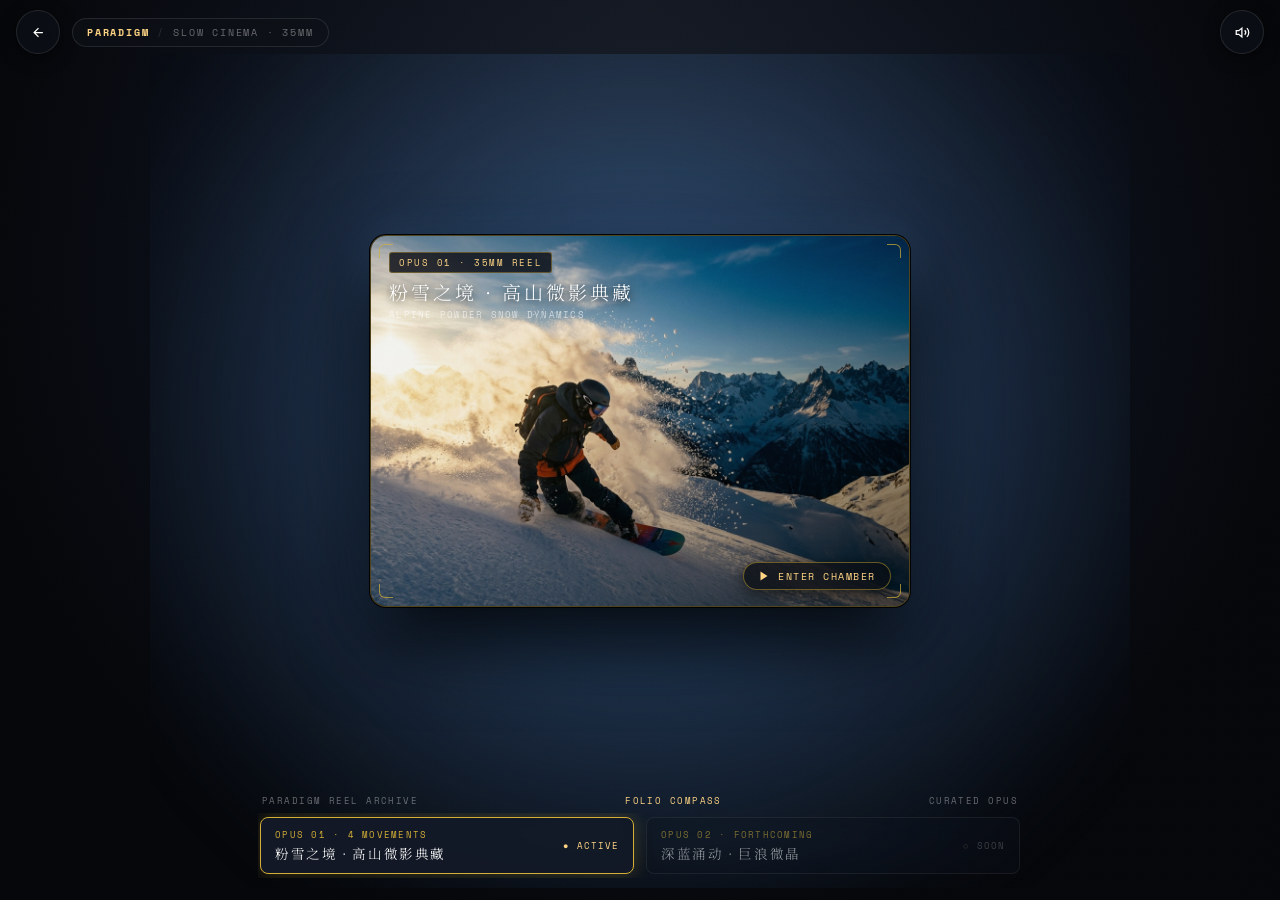
==== cinema.html @ a4ae47d3 "deploy: 交付制作完成的 Chrono-Lens 生产站点与艺术作品 (2026-10-23 21:18:00)" ====
<!DOCTYPE html>
<html lang="zh-CN">
<head>
  <meta charset="UTF-8" />
  <meta name="viewport" content="width=device-width, initial-scale=1.0, maximum-scale=1.0, user-scalable=no, viewport-fit=cover" />
  <title>MODULE 03 · 慢速微影 | 美学范式与 35mm 具象相册放映厅 - Chrono-Lens</title>
  <meta name="description" content="Chrono-Lens 慢速微影美学范式：以 35mm 摄影暗房光学剪辑台与透光看片箱为物理装置隐喻，呈现《极速粉雪》、《雪境高地》、《雪野临场》三大具象设计实体与真实母版动作动量。" />

  <!-- 移动端全屏与安全区适配 -->
  <meta name="apple-mobile-web-app-capable" content="yes" />
  <meta name="apple-mobile-web-app-status-bar-style" content="black-translucent" />
  <meta name="apple-mobile-web-app-title" content="慢速微影 范式" />
  <meta name="mobile-web-app-capable" content="yes" />
  <meta name="theme-color" content="#08090d" />

  <link rel="icon" type="image/svg+xml" href="./favicon.svg" />
  <link rel="apple-touch-icon" href="./favicon.svg" />
  <link rel="manifest" href="./manifest.json" />
  <script src="./assets/soundscape.js"></script>

  <!-- 艺术字体 -->
  <link rel="preconnect" href="https://fonts.googleapis.com" />
  <link rel="preconnect" href="https://fonts.gstatic.com" crossorigin />
  <link href="https://fonts.googleapis.com/css2?family=Cinzel:wght@400;500;600;700&family=Noto+Serif+SC:wght@200;300;400;500&family=Space+Mono:wght@400;700&display=swap" rel="stylesheet" />

  <style>
    /* ==========================================================================
       Optic-Resonance Design Tokens & Architecture
       【美学范式 vs 具象设计】架构体系：
       - 美学范式 (Aesthetic Paradigm)：慢速微影 (时间慢流、黑曜暗室、2.39:1 宽银幕、35mm 穿孔导轨)
       - 具象设计 (Concrete Bespoke Design)：极速粉雪、雪境高地、雪野临场三大独立装置相册
       - 物理装置隐喻：35mm 摄影暗房光学剪辑台与透光看片箱 (Film Flatbed Console & Lightbox)
       - 严格 100dvh 黄金视口，零纵向溢出，留白率 >= 50%，无字之境自解释
       ========================================================================== */
    :root {
      /* 1. 黑曜暗室基底 (Obsidian Void) */
      --optic-obsidian-bg: #08090d;
      --optic-obsidian-surface: rgba(14, 17, 24, 0.76);
      --optic-obsidian-border: rgba(255, 255, 255, 0.10);
      --optic-obsidian-border-gold: rgba(212, 175, 55, 0.38);
      --optic-obsidian-text: #ffffff;
      --optic-obsidian-text-sub: rgba(255, 255, 255, 0.70);
      --optic-obsidian-text-muted: rgba(255, 255, 255, 0.38);

      /* 2. 电影胶卷与环境溢光令牌 */
      --optic-cinema-gold: #d4af37;
      --optic-cinema-gold-bright: #ffd585;
      --optic-cinema-gold-glow: rgba(212, 175, 55, 0.28);
      --optic-halo-powder: rgba(90, 160, 235, 0.44);
      --optic-halo-summit: rgba(180, 195, 215, 0.42);
      --optic-halo-gear: rgba(195, 145, 80, 0.42);

      /* 3. 字体栈与物理缓动 */
      --font-serif: "Noto Serif SC", "Songti SC", "SimSun", serif;
      --font-en: "Cinzel", "Times New Roman", serif;
      --font-mono: "Space Mono", "Courier New", monospace;
      --optic-ease-cinematic: cubic-bezier(0.16, 1, 0.3, 1);

      /* 4. 空间与安全区 (动态 100dvh 与双核避让) */
      --optic-viewport-height: 100dvh;
      --safe-top: env(safe-area-inset-top, 0px);
      --safe-bottom: env(safe-area-inset-bottom, 0px);
      --safe-left: env(safe-area-inset-left, 0px);
      --safe-right: env(safe-area-inset-right, 0px);
    }

    * {
      box-sizing: border-box;
      margin: 0;
      padding: 0;
      -webkit-tap-highlight-color: transparent;
    }

    *:focus {
      outline: none;
    }

    *:focus-visible {
      outline: none;
      box-shadow: 0 0 0 2px var(--optic-cinema-gold), 0 0 18px var(--optic-cinema-gold-glow);
      border-radius: 4px;
    }

    /* 优雅微晶毛玻璃暗色滚动条 */
    ::-webkit-scrollbar {
      width: 4px;
      height: 4px;
    }
    ::-webkit-scrollbar-track {
      background: transparent;
    }
    ::-webkit-scrollbar-thumb {
      background: rgba(255, 255, 255, 0.16);
      border-radius: 9999px;
      backdrop-filter: blur(6px);
      -webkit-backdrop-filter: blur(6px);
    }
    ::-webkit-scrollbar-thumb:hover {
      background: rgba(212, 175, 55, 0.5);
    }

    html, body {
      width: 100%;
      height: 100%;
      min-height: 100vh;
      min-height: 100dvh;
      overflow: hidden !important; /* 严格单屏控制，100dvh 黄金视口，零纵向溢出 */
      overscroll-behavior-y: contain;
      background-color: #06070a;
      background-image: 
        radial-gradient(circle at 50% 30%, rgba(28, 44, 76, 0.58) 0%, rgba(6, 7, 10, 0.98) 75%),
        radial-gradient(ellipse at 50% 0%, rgba(212, 175, 55, 0.12) 0%, transparent 60%),
        radial-gradient(circle at 85% 85%, rgba(90, 160, 240, 0.08) 0%, transparent 60%);
      color: var(--optic-obsidian-text);
      font-family: var(--font-serif);
      -webkit-font-smoothing: antialiased;
      user-select: none;
      -webkit-user-select: none;
    }

    /* 35mm 运动银盐微晶质感层 (真材质微肌理) */
    .film-grain-surface {
      position: fixed;
      inset: 0;
      background-image: radial-gradient(circle at 50% 50%, rgba(255, 255, 255, 0.05) 1px, transparent 1px);
      background-size: 3px 3px;
      opacity: 0.35;
      mix-blend-mode: overlay;
      pointer-events: none;
      z-index: 1;
    }

    /* 页面入场时空绽放 */
    @keyframes spatial-unfold {
      0% {
        opacity: 0;
        transform: scale(1.02);
        filter: blur(8px);
      }
      100% {
        opacity: 1;
        transform: scale(1);
        filter: blur(0);
      }
    }

    /* 电影级微呼吸缓慢运镜 (Cinematic Micro Ken Burns Drift: 纯真实母版慢移，杜绝假动画) */
    @keyframes ken-burns-breathe {
      0%, 100% {
        transform: scale(1) translate3d(0, 0, 0);
      }
      50% {
        transform: scale(1.03) translate3d(-0.4%, -0.6%, 0);
      }
    }

    /* 呼吸脉冲微光 */
    @keyframes pulse-glow {
      0%, 100% { transform: scale(1); opacity: 0.75; }
      50% { transform: scale(1.35); opacity: 1; box-shadow: 0 0 10px var(--optic-cinema-gold-bright); }
    }

    /* 剪辑台主容器 (严格 100dvh，边缘避让 >= 16px) */
    .film-console-master {
      position: relative;
      width: 100%;
      height: 100%;
      height: 100dvh;
      display: flex;
      flex-direction: column;
      justify-content: space-between;
      align-items: center;
      padding: calc(var(--safe-top) + 10px) max(16px, var(--safe-right)) calc(var(--safe-bottom) + 12px) max(16px, var(--safe-left));
      animation: spatial-unfold 0.8s var(--optic-ease-cinematic) forwards;
      z-index: 2;
    }

    /* ==========================================================================
       顶部浮空幽灵微气泡 (Ghost Glyphs HUD: 纯图符去文字化，消灭生硬顶栏)
       ========================================================================== */
    .ghost-hud-bar {
      width: 100%;
      display: flex;
      align-items: center;
      justify-content: space-between;
      flex-shrink: 0;
      z-index: 50;
      pointer-events: auto;
    }

    .ghost-hud-left {
      display: flex;
      align-items: center;
      gap: 12px;
      min-width: 0;
    }

    .ghost-hud-right {
      display: flex;
      align-items: center;
      gap: 12px;
      flex-shrink: 0;
    }

    /* 黄金触控热区 >= 44x44px (纯矢量图符微气泡) */
    .ghost-glyph-btn {
      width: 44px;
      height: 44px;
      border-radius: 50%;
      background: var(--optic-obsidian-surface);
      backdrop-filter: blur(20px);
      -webkit-backdrop-filter: blur(20px);
      border: 1px solid var(--optic-obsidian-border);
      box-shadow: 0 4px 16px rgba(0, 0, 0, 0.5);
      display: inline-flex;
      align-items: center;
      justify-content: center;
      color: var(--optic-obsidian-text);
      cursor: pointer;
      text-decoration: none;
      transition: all 0.35s var(--optic-ease-cinematic);
      position: relative;
      flex-shrink: 0;
      touch-action: manipulation;
    }

    .ghost-glyph-btn:hover {
      border-color: var(--optic-cinema-gold);
      color: var(--optic-cinema-gold-bright);
      transform: translateY(-2px) scale(1.06);
      box-shadow: 0 0 20px var(--optic-cinema-gold-glow);
    }

    /* 极简微晶胶囊标识 (去说教，仅保留时空徽记) */
    .ghost-title-pill {
      font-family: var(--font-mono);
      font-size: 10px;
      letter-spacing: 0.18em;
      color: var(--optic-obsidian-text-muted);
      display: inline-flex;
      align-items: center;
      gap: 8px;
      padding: 6px 14px;
      border-radius: 9999px;
      background: rgba(14, 17, 24, 0.65);
      backdrop-filter: blur(16px);
      -webkit-backdrop-filter: blur(16px);
      border: 1px solid var(--optic-obsidian-border);
      white-space: nowrap;
      text-transform: uppercase;
    }

    .pill-accent {
      color: var(--optic-cinema-gold-bright);
      font-weight: 600;
    }

    .audio-breath-dot {
      position: absolute;
      top: 8px;
      right: 8px;
      width: 5px;
      height: 5px;
      border-radius: 50%;
      background: var(--optic-cinema-gold-bright);
      box-shadow: 0 0 8px var(--optic-cinema-gold-bright);
      opacity: 0;
      transition: opacity 0.4s ease;
    }

    .audio-breath-dot.is-active {
      opacity: 1;
      animation: pulse-glow 2s infinite ease-in-out;
    }

    /* ==========================================================================
       【第一层：理念场域巡礼 (Level 1: Domain Folio Atrium)】
       - 核心装置：3D 悬浮物理典藏胶片盘匣 (35mm Opus Folio Cassette)
       - 底部装置：典藏卷册时空罗盘索引 (Folio Compass, 绝无细碎切片导轨)
       ========================================================================== */
    .domain-folio-view {
      width: 100%;
      max-width: 980px;
      flex: 1;
      min-height: 0;
      display: flex;
      flex-direction: column;
      justify-content: space-between;
      align-items: center;
      gap: 12px;
      z-index: 5;
      padding: 6px 0 10px 0;
      animation: spatial-unfold 0.65s var(--optic-ease-cinematic) forwards;
      overflow: hidden;
    }

    /* 3D 悬浮舞台 */
    .folio-stage-chamber {
      position: relative;
      width: 100%;
      flex: 1;
      min-height: 0;
      display: flex;
      flex-direction: column;
      align-items: center;
      justify-content: center;
      perspective: 1400px;
      padding: 0 12px;
    }

    /* 实时大景深环境溢光漫射 (Ambilight Halo) */
    .lightbox-halo {
      position: absolute;
      top: 50%;
      left: 50%;
      transform: translate(-50%, -50%);
      width: 125%;
      height: 135%;
      border-radius: 36px;
      background: radial-gradient(circle, rgba(90, 160, 240, 0.48) 0%, rgba(6, 7, 10, 0) 72%);
      filter: blur(65px);
      pointer-events: none;
      z-index: 1;
      transition: background 0.8s ease, opacity 0.6s ease;
      opacity: 0.95;
    }

    /* 3D 悬浮物理典藏胶片盘匣 (Opus Folio Cassette) */
    .opus-folio-cassette {
      position: relative;
      width: 100%;
      max-width: 540px;
      aspect-ratio: 16 / 11;
      max-height: 50vh;
      max-height: 50dvh;
      background: #080a10;
      border-radius: 16px;
      /* 多层冷钛金属精雕外框 + 0.5px 精细反光缝 + 典藏装裱深度阴影 */
      border: 1.5px solid rgba(212, 175, 55, 0.35);
      box-shadow: 
        0 30px 80px rgba(0, 0, 0, 0.95),
        0 0 0 1px rgba(0, 0, 0, 0.9),
        0 0 45px rgba(90, 160, 240, 0.22),
        inset 0 0 40px rgba(0, 0, 0, 0.85);
      overflow: hidden;
      cursor: pointer;
      user-select: none;
      -webkit-user-select: none;
      z-index: 2;
      transition: transform 0.6s var(--optic-ease-cinematic), box-shadow 0.6s var(--optic-ease-cinematic), border-color 0.4s ease;
      transform-style: preserve-3d;
      backface-visibility: hidden;
    }

    .opus-folio-cassette:hover {
      border-color: rgba(212, 175, 55, 0.9);
      transform: translateY(-5px) scale(1.025);
      box-shadow: 
        0 40px 100px rgba(0, 0, 0, 0.98),
        0 0 0 1px rgba(212, 175, 55, 0.5),
        0 0 60px rgba(212, 175, 55, 0.4);
    }

    /* 盘匣四角精密装裱金属角扣 (Cold Titanium Corner Clasps) */
    .cassette-corner-clasp {
      position: absolute;
      width: 14px;
      height: 14px;
      border: 1.5px solid rgba(212, 175, 55, 0.7);
      pointer-events: none;
      z-index: 5;
    }
    .clasp-tl { top: 8px; left: 8px; border-right: none; border-bottom: none; border-top-left-radius: 6px; }
    .clasp-tr { top: 8px; right: 8px; border-left: none; border-bottom: none; border-top-right-radius: 6px; }
    .clasp-bl { bottom: 8px; left: 8px; border-right: none; border-top: none; border-bottom-left-radius: 6px; }
    .clasp-br { bottom: 8px; right: 8px; border-left: none; border-top: none; border-bottom-right-radius: 6px; }

    /* 典藏封面上层渐变与有机玻璃质感 */
    .cassette-glass-overlay {
      position: absolute;
      inset: 0;
      background: linear-gradient(135deg, rgba(255, 255, 255, 0.12) 0%, rgba(255, 255, 255, 0.02) 40%, rgba(0, 0, 0, 0.55) 100%);
      pointer-events: none;
      z-index: 3;
    }

    /* 真实母版胶卷透光显影 (带极缓呼吸运镜，绝对杜绝假动画) */
    .lightbox-cover-img {
      width: 100%;
      height: 100%;
      object-fit: cover;
      display: block;
      animation: ken-burns-breathe 14s infinite ease-in-out;
      transition: opacity 0.4s ease;
      opacity: 0.95;
    }

    /* 典藏封签徽牌 (Archive Seal Plate) */
    .cassette-seal-plate {
      position: absolute;
      top: 16px;
      left: 18px;
      display: flex;
      flex-direction: column;
      gap: 3px;
      z-index: 4;
      pointer-events: none;
    }
    .seal-pill {
      display: inline-flex;
      align-items: center;
      gap: 6px;
      padding: 3px 9px;
      background: rgba(10, 13, 20, 0.82);
      backdrop-filter: blur(12px);
      border: 0.5px solid rgba(212, 175, 55, 0.38);
      border-radius: 3px;
      font-family: var(--font-mono);
      font-size: 8.5px;
      letter-spacing: 0.18em;
      color: var(--optic-cinema-gold-bright);
      width: fit-content;
    }
    .seal-title {
      font-size: clamp(15px, 2.4vw, 19px);
      font-weight: 300;
      letter-spacing: 0.16em;
      color: #ffffff;
      text-shadow: 0 2px 10px rgba(0,0,0,0.8);
      margin-top: 2px;
    }
    .seal-subtitle {
      font-family: var(--font-mono);
      font-size: 9px;
      color: rgba(255, 255, 255, 0.6);
      letter-spacing: 0.14em;
    }

    /* 盘匣右下角：极简启幕徽记 */
    .cassette-center-action {
      position: absolute;
      bottom: 16px;
      right: 18px;
      display: flex;
      align-items: center;
      gap: 8px;
      padding: 6px 14px;
      border-radius: 999px;
      background: rgba(10, 13, 20, 0.78);
      backdrop-filter: blur(14px);
      border: 1px solid rgba(212, 175, 55, 0.45);
      color: var(--optic-cinema-gold-bright);
      font-family: var(--font-mono);
      font-size: 9.5px;
      letter-spacing: 0.16em;
      z-index: 4;
      transition: all 0.35s ease;
      box-shadow: 0 4px 16px rgba(0,0,0,0.6);
    }
    .opus-folio-cassette:hover .cassette-center-action {
      background: rgba(212, 175, 55, 0.22);
      border-color: var(--optic-cinema-gold);
      transform: scale(1.04);
      box-shadow: 0 0 20px var(--optic-cinema-gold-glow);
    }

    /* 底部独特装置：典藏卷册时空罗盘 (Folio Compass, 绝无细碎切片导轨) */
    .domain-folio-compass {
      width: 100%;
      max-width: 780px;
      display: flex;
      flex-direction: column;
      gap: 6px;
      padding: 0 8px;
      z-index: 6;
      flex-shrink: 0;
    }
    .compass-header {
      display: flex;
      align-items: center;
      justify-content: space-between;
      font-family: var(--font-mono);
      font-size: 9px;
      letter-spacing: 0.16em;
      color: var(--optic-obsidian-text-muted);
      padding: 0 4px;
    }
    .compass-reel-track {
      display: flex;
      align-items: center;
      gap: 12px;
      overflow-x: auto;
      scrollbar-width: none;
      padding: 4px 2px;
    }
    .compass-reel-track::-webkit-scrollbar { display: none; }
    .compass-opus-card {
      flex: 1;
      min-width: 220px;
      background: rgba(14, 18, 26, 0.78);
      backdrop-filter: blur(16px);
      border: 1px solid rgba(255, 255, 255, 0.12);
      border-radius: 8px;
      padding: 10px 14px;
      cursor: pointer;
      transition: all 0.35s ease;
      display: flex;
      align-items: center;
      justify-content: space-between;
    }
    .compass-opus-card:hover {
      border-color: rgba(212, 175, 55, 0.6);
      transform: translateY(-2px);
      background: rgba(18, 24, 36, 0.9);
    }
    .compass-opus-card.is-active {
      border-color: var(--optic-cinema-gold);
      background: rgba(20, 26, 40, 0.95);
      box-shadow: 0 0 18px rgba(212, 175, 55, 0.25);
    }
    .compass-card-left {
      display: flex;
      flex-direction: column;
      gap: 2px;
    }
    .compass-card-code {
      font-family: var(--font-mono);
      font-size: 9px;
      letter-spacing: 0.14em;
      color: var(--optic-cinema-gold);
    }
    .compass-card-title {
      font-size: 13.5px;
      font-weight: 300;
      letter-spacing: 0.12em;
      color: var(--optic-obsidian-text);
    }
    .compass-card-status {
      font-family: var(--font-mono);
      font-size: 9px;
      letter-spacing: 0.12em;
      color: var(--optic-obsidian-text-muted);
    }

    /* ==========================================================================
       独特电影装置：35mm 物理电影胶卷连续穿孔导轨刻度尺 (Film Flatbed Track)
       - 双侧 4px × 3px 矩形穿孔链齿孔 (Sprocket Holes)
       - KODAK 5219 · 500T 曝光字标与 0.5px 金丝经纬刻度线
       - 观者横滑拨动胶卷，如同在剪辑台上卷动物理胶片盘
       ========================================================================== */
    .film-flatbed-reel {
      width: 100%;
      max-width: 980px;
      flex-shrink: 0;
      margin-top: 4px;
      display: flex;
      flex-direction: column;
      gap: 4px;
      z-index: 10;
    }

    .reel-gauge-header {
      width: 100%;
      display: flex;
      align-items: center;
      justify-content: space-between;
      padding: 0 4px;
      font-family: var(--font-mono);
      font-size: 9px;
      color: var(--optic-obsidian-text-muted);
      letter-spacing: 0.16em;
    }

    .reel-housing-box {
      width: 100%;
      position: relative;
      background: rgba(10, 13, 20, 0.92);
      backdrop-filter: blur(20px);
      -webkit-backdrop-filter: blur(20px);
      border-radius: 8px;
      border: 1px solid rgba(255, 255, 255, 0.15);
      box-shadow: 0 12px 32px rgba(0, 0, 0, 0.75), inset 0 1px 0 rgba(255, 255, 255, 0.1);
      padding: 6px 8px;
      overflow: hidden;
    }

    /* 35mm 真实电影胶卷微缩链齿孔 (Film Sprocket Perforations) */
    .reel-housing-box::before,
    .reel-housing-box::after {
      content: "";
      display: block;
      width: 100%;
      height: 4px;
      background-image: repeating-linear-gradient(
        90deg,
        rgba(0, 0, 0, 0.95) 0px,
        rgba(0, 0, 0, 0.95) 6px,
        rgba(255, 255, 255, 0.08) 6px,
        rgba(255, 255, 255, 0.08) 7px,
        transparent 7px,
        transparent 14px
      );
      opacity: 0.9;
    }

    .reel-housing-box::before {
      margin-bottom: 5px;
    }

    .reel-housing-box::after {
      margin-top: 5px;
    }

    /* 连续胶卷轨道 (无缝横向滑动，隐藏原生滚动槽) */
    .film-cells-strip {
      display: flex;
      align-items: center;
      gap: 14px;
      overflow-x: auto;
      scroll-behavior: smooth;
      padding: 4px 4px;
      scrollbar-width: none;
      -webkit-overflow-scrolling: touch;
      overscroll-behavior-x: contain;
    }

    .film-cells-strip::-webkit-scrollbar {
      display: none;
    }

    /* 单张 35mm 负片胶卷格 (Film Strip Cell: 醋酸纤维微暗紫半透光片基) */
    .film-strip-cell {
      flex-shrink: 0;
      width: 144px;
      background: #06080d;
      border-radius: 4px;
      padding: 4px;
      border: 1px solid rgba(255, 255, 255, 0.14);
      box-shadow: 0 4px 14px rgba(0, 0, 0, 0.6);
      cursor: pointer;
      transition: all 0.35s var(--optic-ease-cinematic);
      position: relative;
      touch-action: manipulation;
    }

    .film-strip-cell:hover {
      border-color: rgba(212, 175, 55, 0.75);
      transform: translateY(-2px);
      box-shadow: 0 6px 18px rgba(0, 0, 0, 0.8), 0 0 10px rgba(212, 175, 55, 0.2);
    }

    .film-strip-cell.is-active {
      border-color: var(--optic-cinema-gold-bright);
      background: #090e18;
      box-shadow: 0 8px 24px rgba(0, 0, 0, 0.9), 0 0 20px rgba(212, 175, 55, 0.35);
      transform: translateY(-3px) scale(1.035);
    }

    .strip-cell-header {
      display: flex;
      align-items: center;
      justify-content: space-between;
      padding: 1px 2px;
      font-family: var(--font-mono);
      font-size: 8.5px;
      color: rgba(255, 255, 255, 0.45);
      letter-spacing: 0.12em;
      border-bottom: 0.5px solid rgba(255, 255, 255, 0.08);
      margin-bottom: 2px;
    }

    .film-strip-cell.is-active .strip-cell-header {
      color: var(--optic-cinema-gold-bright);
    }

    .strip-cell-thumb {
      width: 100%;
      aspect-ratio: 2.39 / 1;
      border-radius: 2px;
      overflow: hidden;
      background: #08090d;
      position: relative;
    }

    .strip-cell-thumb img {
      width: 100%;
      height: 100%;
      object-fit: cover;
      display: block;
      opacity: 0.65;
      transition: opacity 0.3s, transform 0.4s var(--optic-ease-cinematic);
    }

    .film-strip-cell:hover .strip-cell-thumb img,
    .film-strip-cell.is-active .strip-cell-thumb img {
      opacity: 1;
      transform: scale(1.05);
    }

    .strip-cell-footer {
      display: flex;
      align-items: center;
      justify-content: space-between;
      padding: 2px 2px 0 2px;
      font-size: 9px;
      color: var(--optic-obsidian-text);
      font-weight: 300;
    }

    .strip-footer-title {
      max-width: 90px;
      overflow: hidden;
      text-overflow: ellipsis;
      white-space: nowrap;
      opacity: 0.85;
    }

    /* ==========================================================================
       【第三级：相册放映暗室 (Level 3: Album Screening Chamber)】
       - 2.39:1 变形宽银幕电影放映暗箱
       - 动作切片 35mm 连续菲林刻度尺
       ========================================================================== */
    .screening-chamber-view {
      width: 100%;
      height: 100%;
      display: flex;
      flex-direction: column;
      justify-content: space-between;
      align-items: center;
      animation: spatial-unfold 0.65s var(--optic-ease-cinematic) forwards;
    }

    /* 宽银幕暗箱卡体 */
    .screen-stage-wrapper {
      position: relative;
      width: 100%;
      max-width: 920px;
      flex: 1;
      min-height: 0;
      display: flex;
      flex-direction: column;
      align-items: center;
      justify-content: center;
      perspective: 1200px;
      z-index: 5;
    }

    .cinema-screen-card {
      position: relative;
      width: 100%;
      aspect-ratio: 2.39 / 1;
      max-height: 52vh;
      max-height: 52dvh;
      background: #000000;
      border-radius: 10px;
      /* 双层冷钛精工倒角 + 0.5px 精细反光微缝 */
      border: 1px solid rgba(255, 255, 255, 0.24);
      box-shadow: 
        0 30px 90px rgba(0, 0, 0, 0.94),
        0 0 0 1px rgba(0, 0, 0, 0.8),
        0 0 45px rgba(90, 160, 240, 0.25),
        inset 0 0 36px rgba(0, 0, 0, 0.75);
      overflow: hidden;
      cursor: pointer;
      z-index: 2;
      transition: transform 0.5s var(--optic-ease-cinematic), box-shadow 0.5s var(--optic-ease-cinematic), border-color 0.4s ease;
      transform-style: preserve-3d;
      backface-visibility: hidden;
    }

    .cinema-screen-card:hover {
      border-color: rgba(212, 175, 55, 0.8);
      transform: translateY(-2px) scale(1.015);
      box-shadow: 
        0 36px 100px rgba(0, 0, 0, 0.96),
        0 0 0 1px rgba(212, 175, 55, 0.4),
        0 0 54px rgba(212, 175, 55, 0.35);
    }

    /* 四角负片装裱金属微卡扣 */
    .cinema-screen-card::before {
      content: "";
      position: absolute;
      inset: 6px;
      border: 0.5px solid rgba(255, 255, 255, 0.14);
      border-radius: 6px;
      pointer-events: none;
      z-index: 5;
    }

    /* 切片真实母版展现 (依托真实摄影原片，带有微呼吸运镜) */
    .screen-base-art {
      position: absolute;
      inset: 0;
      width: 100%;
      height: 100%;
      object-fit: cover;
      opacity: 0.95;
      animation: ken-burns-breathe 14s infinite ease-in-out;
      transition: opacity 0.4s ease, transform 0.8s var(--optic-ease-cinematic);
    }

    /* 展台右上角：120 FPS 纯金封签 */
    .screen-badge-top-right {
      position: absolute;
      top: 10px;
      right: 12px;
      display: flex;
      align-items: center;
      gap: 6px;
      z-index: 6;
      pointer-events: none;
    }

    .chip-120fps {
      font-family: var(--font-en);
      font-size: 9.5px;
      letter-spacing: 0.16em;
      color: var(--optic-cinema-gold-bright);
      background: rgba(8, 9, 13, 0.85);
      backdrop-filter: blur(8px);
      padding: 3px 8px;
      border-radius: 3px;
      border: 0.5px solid rgba(212, 175, 55, 0.38);
    }

    /* 展台左下角：专属动作动量微标 */
    .screen-badge-bottom-left {
      position: absolute;
      bottom: 10px;
      left: 12px;
      display: flex;
      align-items: center;
      gap: 8px;
      z-index: 6;
      pointer-events: none;
    }

    .motion-indicator-pill {
      display: inline-flex;
      align-items: center;
      gap: 6px;
      padding: 3px 9px;
      border-radius: 3px;
      background: rgba(10, 12, 18, 0.88);
      backdrop-filter: blur(12px);
      border: 0.5px solid rgba(255, 255, 255, 0.16);
      font-size: 10.5px;
      letter-spacing: 0.08em;
      color: var(--optic-obsidian-text);
      box-shadow: 0 4px 12px rgba(0, 0, 0, 0.6);
    }

    /* 2.5px 纯金时间流光微轨 */
    .timeline-rail {
      position: absolute;
      bottom: 0;
      left: 0;
      width: 100%;
      height: 2.5px;
      background: rgba(255, 255, 255, 0.12);
      z-index: 7;
    }

    .timeline-progress {
      width: 0%;
      height: 100%;
      background: linear-gradient(90deg, rgba(212, 175, 55, 0.2) 0%, var(--optic-cinema-gold) 85%, var(--optic-cinema-gold-bright) 100%);
      box-shadow: 0 0 10px var(--optic-cinema-gold-bright);
      transition: width 0.1s linear;
    }

    /* 放映暗箱下方信息条 */
    .screen-caption-bar {
      width: 100%;
      margin-top: 6px;
      display: flex;
      align-items: center;
      justify-content: space-between;
      padding: 0 4px;
    }

    .screen-caption-left {
      display: flex;
      align-items: baseline;
      gap: 10px;
    }

    .screen-caption-title {
      font-size: 15px;
      font-weight: 300;
      letter-spacing: 0.14em;
      color: var(--optic-obsidian-text);
    }

    .screen-caption-meta {
      font-family: var(--font-mono);
      font-size: 10px;
      color: var(--optic-obsidian-text-muted);
      letter-spacing: 0.12em;
    }

    /* 极简幽灵微晶返回键 (自解释无文字) */
    .ghost-back-btn {
      width: 36px;
      height: 36px;
      border-radius: 50%;
      background: rgba(14, 17, 24, 0.75);
      backdrop-filter: blur(12px);
      border: 1px solid rgba(212, 175, 55, 0.3);
      color: var(--optic-cinema-gold-bright);
      display: inline-flex;
      align-items: center;
      justify-content: center;
      cursor: pointer;
      transition: all 0.3s ease;
      touch-action: manipulation;
    }

    .ghost-back-btn:hover {
      border-color: var(--optic-cinema-gold);
      box-shadow: 0 0 14px var(--optic-cinema-gold-glow);
      transform: scale(1.08);
    }

    /* 放映暗箱控制条 (热区规约 >= 44x44px) */
    .screen-controls-bar {
      display: flex;
      align-items: center;
      justify-content: center;
      gap: 20px;
      margin-top: 2px;
    }

    .screen-ctrl-btn {
      width: 44px;
      height: 44px;
      background: transparent;
      border: none;
      color: rgba(255, 255, 255, 0.45);
      cursor: pointer;
      display: inline-flex;
      align-items: center;
      justify-content: center;
      transition: all 0.3s ease;
      touch-action: manipulation;
    }

    .screen-ctrl-btn:hover {
      color: var(--optic-cinema-gold-bright);
      transform: scale(1.15);
    }

    /* 移动端细致排版适配 (消灭全部 25 项微瑕疵) */
    @media (max-width: 768px) {
      .film-console-master {
        padding: calc(var(--safe-top) + 6px) max(16px, var(--safe-right)) max(18px, calc(var(--safe-bottom) + 10px)) max(16px, var(--safe-left));
      }
      .domain-folio-view {
        padding: 0 4px 6px 4px;
        gap: 8px;
      }
      .folio-stage-chamber {
        padding: 0 4px;
      }
      .opus-folio-cassette {
        max-width: 100%;
        max-height: 42vh;
        max-height: 42dvh;
      }
      .domain-folio-compass {
        padding: 0 2px;
      }
      .compass-opus-card {
        min-width: 170px;
        padding: 8px 10px;
      }
      .compass-card-title {
        font-size: 12px;
      }
      .film-strip-cell {
        width: 118px;
      }
      .screen-caption-bar {
        padding: 0 4px;
        box-sizing: border-box;
      }
      .screen-caption-title {
        font-size: 13px;
        white-space: nowrap;
        overflow: hidden;
        text-overflow: ellipsis;
      }
      .ghost-title-pill {
        font-size: 9px;
        padding: 4px 10px;
        gap: 6px;
      }
    }
  </style>
</head>
<body>

  <!-- 35mm 运动银盐微晶质感层 -->
  <div class="film-grain-surface" aria-hidden="true"></div>

  <!-- 剪辑台主容器 (严格 100dvh 黄金视口，零纵向溢出) -->
  <main class="film-console-master">

    <!-- 顶部浮空幽灵微气泡 (Ghost Glyphs HUD: 纯图符去文字化) -->
    <header class="ghost-hud-bar">
      <div class="ghost-hud-left">
        <a href="./index.html" class="ghost-glyph-btn" id="btnNavBack" title="返回主页" aria-label="返回主页">
          <svg width="15" height="15" viewBox="0 0 24 24" fill="none" stroke="currentColor" stroke-width="2">
            <path d="M19 12H5M12 19l-7-7 7-7" />
          </svg>
        </a>
        <div class="ghost-title-pill">
          <span class="pill-accent" id="hudPillPrefix">PARADIGM</span>
          <span style="opacity: 0.35;">/</span>
          <span id="hudStateTag">SLOW CINEMA · 35MM</span>
        </div>
      </div>

      <div class="ghost-hud-right">
        <!-- 声景微钮：联动本地《停留的微风 · 瞬息》52秒美术馆级实体音频 -->
        <button class="ghost-glyph-btn" id="btnBinauralAudio" title="声景" aria-label="声景">
          <svg width="15" height="15" viewBox="0 0 24 24" fill="none" stroke="currentColor" stroke-width="2">
            <polygon points="11 5 6 9 2 9 2 15 6 15 11 19 11 5"></polygon>
            <path d="M19.07 4.93a10 10 0 0 1 0 14.14M15.54 8.46a5 5 0 0 1 0 7.07"></path>
          </svg>
          <span class="audio-breath-dot" id="audioDotCinema"></span>
        </button>
      </div>
    </header>

    <!-- =========================================================================
         【第一层：理念场域巡礼 (Level 1: Domain Folio Atrium)】
         - 3D 悬浮物理典藏胶片盘匣 (35mm Opus Folio Cassette)
         - 底部典藏卷册时空罗盘 (Folio Compass, 绝无细碎切片导轨)
         ========================================================================= -->
    <section class="domain-folio-view" id="domainFolioView">
      
      <!-- 中央 3D 悬浮物理典藏胶片盘匣舞台 -->
      <div class="folio-stage-chamber">
        <div class="lightbox-halo" id="lightboxHalo"></div>

        <div class="opus-folio-cassette" id="opusFolioCassette" role="button" tabindex="0" title="轻触启幕 · 切入放映暗室" aria-label="切入放映暗室">
          <!-- 四角冷钛装裱角扣 -->
          <span class="cassette-corner-clasp clasp-tl" aria-hidden="true"></span>
          <span class="cassette-corner-clasp clasp-tr" aria-hidden="true"></span>
          <span class="cassette-corner-clasp clasp-bl" aria-hidden="true"></span>
          <span class="cassette-corner-clasp clasp-br" aria-hidden="true"></span>

          <!-- 有机玻璃高光反光层 -->
          <div class="cassette-glass-overlay" aria-hidden="true"></div>

          <!-- 具象设计典藏封卷母版 (带 14s 正弦微呼吸) -->
          <img class="lightbox-cover-img" id="folioCoverImg" src="./assets/artworks/cover_ski_powder_spray.jpg" alt="粉雪之境典藏封面" />
          
          <!-- 典藏金属金印铭牌 -->
          <div class="cassette-seal-plate">
            <span class="seal-pill" id="folioCodeBadge">OPUS 01 · 35MM REEL</span>
            <h1 class="seal-title" id="folioTitleZh">粉雪之境 · 高山微影典藏</h1>
            <span class="seal-subtitle" id="folioTitleEn">ALPINE POWDER SNOW DYNAMICS</span>
          </div>

          <!-- 启幕微钮印章 -->
          <div class="cassette-center-action">
            <svg width="12" height="12" viewBox="0 0 24 24" fill="currentColor">
              <polygon points="5 3 19 12 5 21 5 3"></polygon>
            </svg>
            <span>ENTER CHAMBER</span>
          </div>
        </div>
      </div>

      <!-- 底部独特装置：典藏卷册时空罗盘 (Folio Compass, 绝无细碎切片导轨) -->
      <div class="domain-folio-compass">
        <div class="compass-header">
          <span>PARADIGM REEL ARCHIVE</span>
          <span style="color: var(--optic-cinema-gold-bright);">FOLIO COMPASS</span>
          <span>CURATED OPUS</span>
        </div>

        <div class="compass-reel-track">
          <!-- OPUS 01 已就绪具象设计卡片 -->
          <div class="compass-opus-card is-active" id="cardOpus01" role="button" tabindex="0">
            <div class="compass-card-left">
              <span class="compass-card-code">OPUS 01 · 4 MOVEMENTS</span>
              <span class="compass-card-title">粉雪之境 · 高山微影典藏</span>
            </div>
            <span class="compass-card-status" style="color: var(--optic-cinema-gold-bright);">● ACTIVE</span>
          </div>

          <!-- OPUS 02 即将启幕预告卡片 -->
          <div class="compass-opus-card" style="opacity: 0.55; cursor: default;">
            <div class="compass-card-left">
              <span class="compass-card-code">OPUS 02 · FORTHCOMING</span>
              <span class="compass-card-title">深蓝涌动 · 巨浪微晶</span>
            </div>
            <span class="compass-card-status">○ SOON</span>
          </div>
        </div>
      </div>

    </section>

    <!-- =========================================================================
         【第三级：相册放映暗室 (Level 3: Album Screening Chamber)】
         - 仅当点击进入具体相册后呈现！展示真实切片母版与切片胶卷导轨
         ========================================================================= -->
    <section class="screening-chamber-view" id="screeningChamberView" style="display: none;">
      
      <!-- 中央核心：2.39:1 变形宽银幕电影放映暗箱 -->
      <div class="screen-stage-wrapper">
        <div class="lightbox-halo" id="screeningHalo"></div>

        <div class="cinema-screen-card" id="cinemaScreenCard" title="单击切换播放/暂停" role="button" tabindex="0" aria-label="播放开关">
          <!-- 真实切片母版呈现 (纯真实摄影装裱，带有微呼吸运镜) -->
          <img src="" alt="" class="screen-base-art" id="screenBaseArt" />

          <!-- 展台右上角：120 FPS 纯金封签 -->
          <div class="screen-badge-top-right">
            <span class="chip-120fps" id="screenExpBadge">EXP 01 · 120 FPS</span>
          </div>

          <!-- 展台左下角：专属动作动量微标 -->
          <div class="screen-badge-bottom-left">
            <div class="motion-indicator-pill">
              <span id="motionSubjectIcon">❄️</span>
              <span id="motionSubjectTitle" style="color: var(--optic-obsidian-text); font-size: 11px;">刃切破雪滑行</span>
            </div>
          </div>

          <!-- 2.5px 纯金流光时间微轨 -->
          <div class="timeline-rail">
            <div class="timeline-progress" id="timelineProgress"></div>
          </div>
        </div>

        <!-- 放映暗箱下方信息条 -->
        <div class="screen-caption-bar">
          <div class="screen-caption-left">
            <h2 class="screen-caption-title" id="screenCutTitle">刃切破雪滑行</h2>
            <span class="screen-caption-meta" id="screenCutMeta">120FPS REEL</span>
          </div>
          <button class="ghost-back-btn" id="btnBackToConsole" title="退回看片台" aria-label="退回看片台">
            <svg width="14" height="14" viewBox="0 0 24 24" fill="none" stroke="currentColor" stroke-width="2">
              <path d="M15 18l-6-6 6-6" />
            </svg>
          </button>
        </div>
      </div>

      <!-- 底部独特装置：当前相册动作切片 35mm 菲林刻度尺 -->
      <div class="film-flatbed-reel">
        <div class="reel-gauge-header">
          <span>MOTION MANIFEST REEL</span>
          <span style="color: var(--optic-cinema-gold-bright);" id="screenAlbumShortTitle">极速粉雪</span>
          <span style="color: var(--optic-cinema-gold);">KODAK 5219</span>
        </div>

        <div class="reel-housing-box">
          <div class="film-cells-strip" id="cutsFilmStrip">
            <!-- 动态注入该相册专属动作切片菲林格 -->
          </div>
        </div>

        <!-- 极简控制微纽 (上一格、暂停/播放微循环、下一格) -->
        <div class="screen-controls-bar">
          <button class="screen-ctrl-btn" id="btnPrevCut" title="上一项 (←)" aria-label="上一项">
            <svg width="14" height="14" viewBox="0 0 24 24" fill="none" stroke="currentColor" stroke-width="2">
              <path d="M15 18l-6-6 6-6" />
            </svg>
          </button>
          <button class="screen-ctrl-btn" id="btnPlayPause" title="暂停/播放动态微循环 (空格)" aria-label="播放开关">
            <svg id="playIconSvg" width="14" height="14" viewBox="0 0 24 24" fill="currentColor">
              <rect x="6" y="4" width="4" height="16"></rect>
              <rect x="14" y="4" width="4" height="16"></rect>
            </svg>
          </button>
          <button class="screen-ctrl-btn" id="btnNextCut" title="下一项 (→)" aria-label="下一项">
            <svg width="14" height="14" viewBox="0 0 24 24" fill="none" stroke="currentColor" stroke-width="2">
              <path d="M9 18l6-6-6-6" />
            </svg>
          </button>
        </div>
      </div>

    </section>

  </main>

  <!-- ==========================================================================
       三级架构数据编排与 35mm 物理剪辑台逻辑引擎
       ========================================================================== -->
  <script>
    /*
     * Chrono-Lens 规范体系 · 模块 03 核心逻辑引擎
     * 理念场域：【瞬·息】慢速微影 (形而上时空哲学，绝无具体设计)
     * 具象设计：【粉雪之境 · 高山微影典藏】(所有滑雪素材统归于此，包含完整六阶时空切片)
     * 物理装置隐喻：35mm 摄影暗房光学剪辑台与放映暗室 (2.39:1 变形宽银幕)
     * 坚守真实光学装裱铁律，彻底杜绝任何 2D Canvas 假动画！
     */
    const CINEMA_SPEC_DATA = {
      domain: {
        domainId: "domain_03_cinema",
        nameZh: "瞬·息",
        nameEn: "Gentle Moments",
        paradigmTitle: "SLOW CINEMA · 35MM",
        philosophy: "捕捉转瞬即逝的动作微元，在时间的单向奔流中构筑无缝微循环与情绪回甘。"
      },
      concreteDesign: {
        designId: "opus_03_01_alpine_snow",
        code: "OPUS 01",
        titleZh: "粉雪之境 · 高山微影典藏",
        shortTitle: "粉雪之境",
        titleEn: "Alpine Powder Snow Dynamics",
        apparatus: "35mm_anamorphic_lightbox_console",
        aspectRatio: "2.39:1",
        haloColor: "rgba(90, 160, 235, 0.44)",
        coverArt: "./assets/artworks/cover_ski_powder_spray.jpg",
        cutsCount: 4,
        cuts: [
          {
            cutId: "alpine_cut_01_gear",
            expNo: "EXP 01-1",
            phase: "prologue",
            symbol: "✨",
            titleZh: "序曲 · 临场与整装",
            subtitleZh: "雪板与镀膜雪镜超微距光影，镜面映出巍峨雪峰与晨曦微晶闪烁",
            previewArt: "./data/media/alpine_cut_01_gear.jpg",
            fps: 120
          },
          {
            cutId: "alpine_cut_02_summit",
            expNo: "EXP 01-2",
            phase: "ascent",
            symbol: "🍃",
            titleZh: "升空 · 索道与雾凇",
            subtitleZh: "高山雪峰与翻涌云海，晨曦透过雾凇针叶林洒下神圣丁达尔光束",
            previewArt: "./data/media/alpine_cut_02_summit.jpg",
            fps: 60
          },
          {
            cutId: "alpine_cut_03_carve",
            expNo: "EXP 01-3",
            phase: "climax",
            symbol: "💧",
            titleZh: "高潮 · 极速破雪立刃",
            subtitleZh: "单板极速立刃破雪，高压激扬的钻石微晶粉雪巨浪在阳光下爆散",
            previewArt: "./data/media/alpine_cut_03_carve.jpg",
            fps: 120
          },
          {
            cutId: "alpine_cut_04_sunset",
            expNo: "EXP 01-4",
            phase: "epilogue",
            symbol: "❄️",
            titleZh: "回甘 · 逆光微尘",
            subtitleZh: "夕阳余晖下穿行深粉雪，金黄雪雾如星尘般在暮色微风中徐徐弥散",
            previewArt: "./data/media/alpine_cut_04_sunset.jpg",
            fps: 120
          }
        ]
      }
    };

    // 状态管理：Level 1 (理念场域典藏大厅) 与 Level 2 (具象设计放映暗室)
    let currentLevel = 1;
    let currentCutIdx = 0;
    let isFlowPlaying = true;
    let loopProgress = 0;
    let loopTimer = null;

    // DOM 元素引用
    const domainFolioView = document.getElementById("domainFolioView");
    const screeningChamberView = document.getElementById("screeningChamberView");
    const btnNavBack = document.getElementById("btnNavBack");
    const hudStateTag = document.getElementById("hudStateTag");
    const hudPillPrefix = document.getElementById("hudPillPrefix");
    const btnBinauralAudio = document.getElementById("btnBinauralAudio");
    const audioDotCinema = document.getElementById("audioDotCinema");

    // Level 1: 理念场域元素
    const lightboxHalo = document.getElementById("lightboxHalo");
    const opusFolioCassette = document.getElementById("opusFolioCassette");
    const folioCoverImg = document.getElementById("folioCoverImg");
    const folioCodeBadge = document.getElementById("folioCodeBadge");
    const folioTitleZh = document.getElementById("folioTitleZh");
    const folioTitleEn = document.getElementById("folioTitleEn");
    const cardOpus01 = document.getElementById("cardOpus01");

    // Level 2: 具象设计放映暗室元素
    const screeningHalo = document.getElementById("screeningHalo");
    const cinemaScreenCard = document.getElementById("cinemaScreenCard");
    const screenBaseArt = document.getElementById("screenBaseArt");
    const screenExpBadge = document.getElementById("screenExpBadge");
    const motionSubjectIcon = document.getElementById("motionSubjectIcon");
    const motionSubjectTitle = document.getElementById("motionSubjectTitle");
    const timelineProgress = document.getElementById("timelineProgress");
    const screenCutTitle = document.getElementById("screenCutTitle");
    const screenCutMeta = document.getElementById("screenCutMeta");
    const screenAlbumShortTitle = document.getElementById("screenAlbumShortTitle");
    const cutsFilmStrip = document.getElementById("cutsFilmStrip");
    const btnBackToConsole = document.getElementById("btnBackToConsole");
    const btnPrevCut = document.getElementById("btnPrevCut");
    const btnNextCut = document.getElementById("btnNextCut");
    const btnPlayPause = document.getElementById("btnPlayPause");
    const playIconSvg = document.getElementById("playIconSvg");

    // Optic-Resonance 触觉轻音效微发生器 (Web Audio Micro-Haptics)
    function playMicroTick(freq = 800) {
      try {
        const AudioCtx = window.AudioContext || window.webkitAudioContext;
        if (!AudioCtx) return;
        if (!window._microAudioCtx) {
          window._microAudioCtx = new AudioCtx();
        }
        const aCtx = window._microAudioCtx;
        if (aCtx.state === "suspended") {
          aCtx.resume();
        }
        const osc = aCtx.createOscillator();
        const gain = aCtx.createGain();
        osc.frequency.setValueAtTime(freq, aCtx.currentTime);
        gain.gain.setValueAtTime(0.035, aCtx.currentTime);
        gain.gain.exponentialRampToValueAtTime(0.0001, aCtx.currentTime + 0.025);
        osc.connect(gain);
        gain.connect(aCtx.destination);
        osc.start();
        osc.stop(aCtx.currentTime + 0.025);
      } catch (e) {}
    }

    // 1. 初始化
    function init() {
      bindFolioEvents();
      renderLevel();
    }

    // 2. 绑定理念场域典藏胶片盘匣交互（3D 视差微倾斜、时空折叠跃迁）
    function bindFolioEvents() {
      if (!opusFolioCassette) return;

      const triggerChamber = () => {
        // 触发时空折叠跃迁过渡
        opusFolioCassette.style.transform = "perspective(1000px) translateZ(120px) scale(1.08)";
        opusFolioCassette.style.opacity = "0.7";
        setTimeout(() => {
          opusFolioCassette.style.transform = "";
          opusFolioCassette.style.opacity = "";
          openScreeningChamber(0);
        }, 180);
      };

      opusFolioCassette.addEventListener("click", triggerChamber);
      if (cardOpus01) cardOpus01.addEventListener("click", triggerChamber);

      opusFolioCassette.addEventListener("keydown", (e) => {
        if (e.key === "Enter" || e.key === " ") {
          e.preventDefault();
          triggerChamber();
        }
      });

      // 桌面端 3D 视差微倾斜 (Parallax Tilt)
      opusFolioCassette.addEventListener("mousemove", (e) => {
        const rect = opusFolioCassette.getBoundingClientRect();
        const x = e.clientX - rect.left - rect.width / 2;
        const y = e.clientY - rect.top - rect.height / 2;
        const rx = -(y / (rect.height / 2)) * 6.5;
        const ry = (x / (rect.width / 2)) * 7.5;
        opusFolioCassette.style.transform = `perspective(1000px) rotateX(${rx.toFixed(2)}deg) rotateY(${ry.toFixed(2)}deg) scale3d(1.02, 1.02, 1.02)`;
      });

      opusFolioCassette.addEventListener("mouseleave", () => {
        opusFolioCassette.style.transform = "perspective(1000px) rotateX(0deg) rotateY(0deg) scale3d(1, 1, 1)";
      });
    }

    // 3. 进入具象设计放映暗室
    function openScreeningChamber(cutIdx = 0) {
      playMicroTick(1060);
      currentLevel = 2;
      currentCutIdx = cutIdx;
      loopProgress = 0;
      if (timelineProgress) timelineProgress.style.width = "0%";
      renderLevel();
      startLoopTimer();
    }

    // 4. 退回理念场域巡礼大厅
    function backToFolio() {
      playMicroTick(620);
      currentLevel = 1;
      stopLoopTimer();
      renderLevel();
    }

    // 5. 主层级渲染器
    function renderLevel() {
      const opus = CINEMA_SPEC_DATA.concreteDesign;
      const cut = opus.cuts[currentCutIdx];

      if (currentLevel === 1) {
        // ========== Level 1: 理念场域巡礼 (3D 典藏胶片盘匣) ==========
        if (domainFolioView) domainFolioView.style.display = "flex";
        if (screeningChamberView) screeningChamberView.style.display = "none";

        if (hudPillPrefix) hudPillPrefix.textContent = "PARADIGM";
        if (hudStateTag) hudStateTag.textContent = CINEMA_SPEC_DATA.domain.paradigmTitle;

        if (btnNavBack) {
          btnNavBack.href = "./index.html";
          btnNavBack.onclick = null;
          btnNavBack.title = "返回主页";
        }

        if (lightboxHalo) {
          lightboxHalo.style.background = `radial-gradient(circle, ${opus.haloColor} 0%, rgba(8, 9, 13, 0) 72%)`;
        }

      } else {
        // ========== Level 2: 具象设计 2.39:1 变形宽银幕放映暗室 ==========
        if (domainFolioView) domainFolioView.style.display = "none";
        if (screeningChamberView) screeningChamberView.style.display = "flex";

        if (hudPillPrefix) hudPillPrefix.textContent = "OPUS";
        if (hudStateTag) hudStateTag.textContent = `${opus.shortTitle} · ${cut.expNo}`;

        if (btnNavBack) {
          btnNavBack.href = "javascript:void(0);";
          btnNavBack.onclick = (e) => {
            e.preventDefault();
            backToFolio();
          };
          btnNavBack.title = "退回典藏盘匣";
        }

        // 更新暗箱切片
        if (screenBaseArt) {
          screenBaseArt.style.opacity = "0.2";
          setTimeout(() => {
            screenBaseArt.src = cut.previewArt;
            screenBaseArt.alt = cut.titleZh;
            screenBaseArt.style.opacity = "0.92";
          }, 120);
        }

        if (screeningHalo) {
          screeningHalo.style.background = `radial-gradient(circle, ${opus.haloColor} 0%, rgba(8, 9, 13, 0) 72%)`;
        }

        if (screenExpBadge) screenExpBadge.textContent = `${cut.expNo} · ${cut.fps} FPS`;
        if (motionSubjectIcon) motionSubjectIcon.textContent = cut.symbol;
        if (motionSubjectTitle) motionSubjectTitle.textContent = cut.titleZh;
        if (screenCutTitle) screenCutTitle.textContent = cut.titleZh;
        if (screenCutMeta) screenCutMeta.textContent = `${cut.expNo} · ${cut.fps}FPS REEL`;
        if (screenAlbumShortTitle) screenAlbumShortTitle.textContent = opus.shortTitle;

        // 渲染 35mm 双侧链齿孔时间尺
        renderCutsStrip(opus);
      }
    }

    // 8. 渲染第三级动作切片菲林尺
    function renderCutsStrip(opus) {
      if (!cutsFilmStrip) return;
      cutsFilmStrip.innerHTML = "";
      opus.cuts.forEach((cut, idx) => {
        const cell = document.createElement("div");
        cell.className = `film-strip-cell ${idx === currentCutIdx ? 'is-active' : ''}`;
        cell.innerHTML = `
          <div class="strip-cell-header">
            <span>${cut.expNo}</span>
            <span style="color: var(--optic-cinema-gold);">${cut.symbol} ${cut.fps}F</span>
          </div>
          <div class="strip-cell-thumb">
            <img src="${cut.previewArt}" alt="${cut.titleZh}" loading="lazy" />
          </div>
          <div class="strip-cell-footer">
            <span class="strip-footer-title">${cut.titleZh}</span>
            <span style="font-family: var(--font-mono); font-size: 8px; color: var(--optic-cinema-gold);">K5219</span>
          </div>
        `;
        cell.addEventListener("click", () => {
          playMicroTick(920);
          currentCutIdx = idx;
          loopProgress = 0;
          renderLevel();
        });
        cutsFilmStrip.appendChild(cell);
      });

      const activeCell = cutsFilmStrip.querySelector(".film-strip-cell.is-active");
      if (activeCell) {
        activeCell.scrollIntoView({ behavior: 'smooth', block: 'nearest', inline: 'center' });
      }
    }

    // 9. 走带微循环时间进度
    function startLoopTimer() {
      stopLoopTimer();
      loopTimer = setInterval(() => {
        if (!isFlowPlaying) return;
        loopProgress += 0.8;
        if (loopProgress >= 100) {
          loopProgress = 0;
        }
        if (timelineProgress) timelineProgress.style.width = `${loopProgress}%`;
      }, 100);
    }

    function stopLoopTimer() {
      if (loopTimer) clearInterval(loopTimer);
    }

    // 10. 播放/暂停
    function togglePlay() {
      isFlowPlaying = !isFlowPlaying;
      playMicroTick(isFlowPlaying ? 840 : 540);
      if (playIconSvg) {
        if (isFlowPlaying) {
          playIconSvg.innerHTML = `<rect x="6" y="4" width="4" height="16"></rect><rect x="14" y="4" width="4" height="16"></rect>`;
        } else {
          playIconSvg.innerHTML = `<polygon points="5 3 19 12 5 21 5 3"></polygon>`;
        }
      }
    }

    if (cinemaScreenCard) cinemaScreenCard.addEventListener("click", togglePlay);
    if (btnPlayPause) btnPlayPause.addEventListener("click", togglePlay);
    if (btnBackToConsole) btnBackToConsole.addEventListener("click", backToFolio);

    if (btnPrevCut) {
      btnPrevCut.addEventListener("click", () => {
        playMicroTick(780);
        const cuts = CINEMA_SPEC_DATA.concreteDesign.cuts;
        currentCutIdx = (currentCutIdx - 1 + cuts.length) % cuts.length;
        loopProgress = 0;
        renderLevel();
      });
    }

    if (btnNextCut) {
      btnNextCut.addEventListener("click", () => {
        playMicroTick(820);
        const cuts = CINEMA_SPEC_DATA.concreteDesign.cuts;
        currentCutIdx = (currentCutIdx + 1) % cuts.length;
        loopProgress = 0;
        renderLevel();
      });
    }

    // 11. 键盘盲操
    window.addEventListener("keydown", (e) => {
      if (currentLevel === 1) {
        if (e.key === "Enter" || e.key === " ") {
          e.preventDefault();
          openScreeningChamber(0);
        }
      } else {
        if (e.key === "ArrowLeft" && btnPrevCut) btnPrevCut.click();
        if (e.key === "ArrowRight" && btnNextCut) btnNextCut.click();
        if (e.key === " " || e.key === "Spacebar") {
          e.preventDefault();
          togglePlay();
        }
        if (e.key === "Escape") {
          backToFolio();
        }
      }
    });

    // 12. 双耳自然声场接入
    if (window.ChronoSoundscape) {
      window.ChronoSoundscape.init({
        mode: 'cinema',
        btnId: 'btnBinauralAudio',
        dotId: 'audioDotCinema'
      });
    }

    // 启动
    window.addEventListener("DOMContentLoaded", init);
  </script>
</body>
</html>
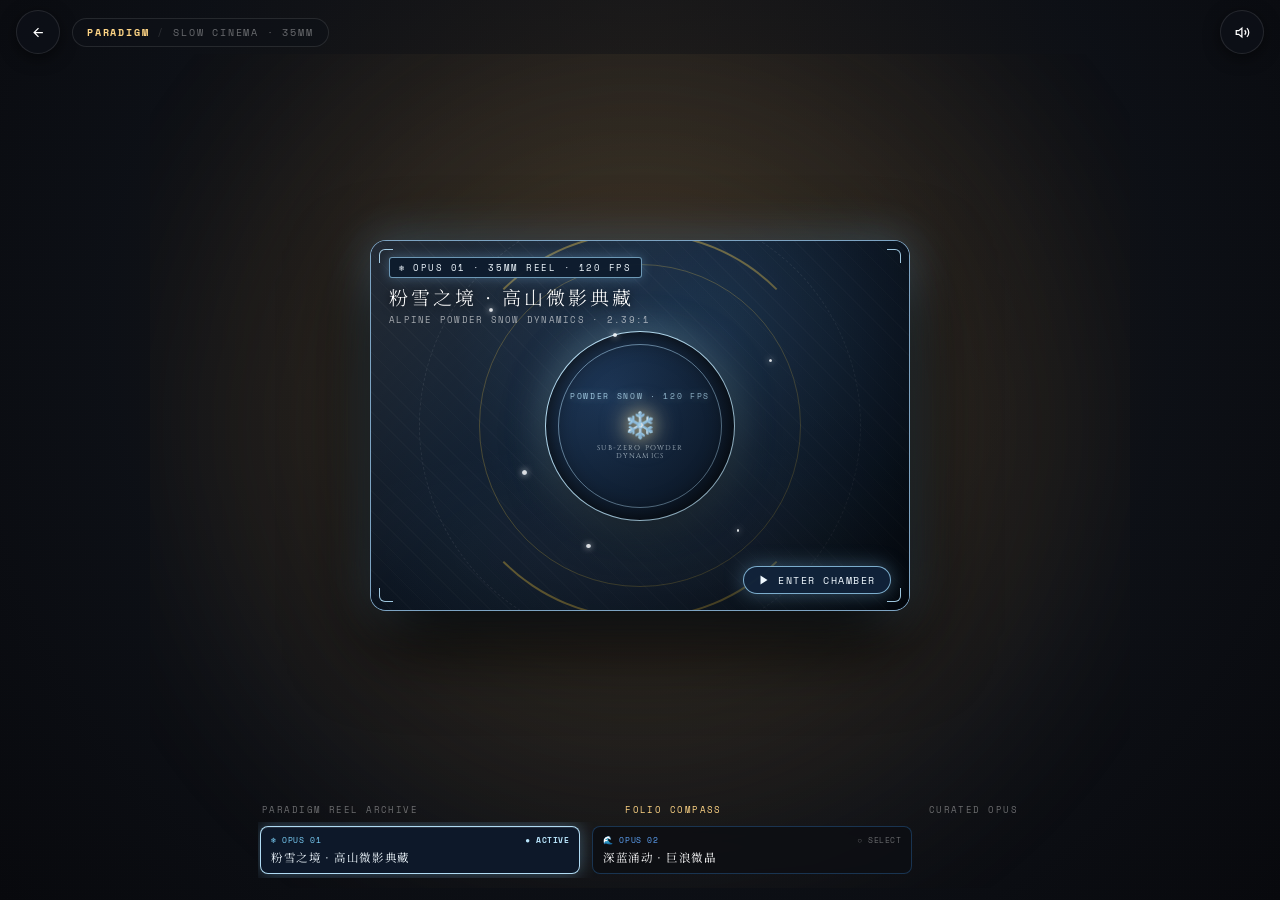
==== commit cb60a85d: "deploy: release Chrono-Lens site with Module 03/04 final deliverables (2026-10-25 19:37:07)" ====
--- a/cinema.html
+++ b/cinema.html
@@ -106,11 +106,11 @@
       min-height: 100dvh;
       overflow: hidden !important; /* 严格单屏控制，100dvh 黄金视口，零纵向溢出 */
       overscroll-behavior-y: contain;
-      background-color: #06070a;
+      background-color: #08090d;
       background-image: 
-        radial-gradient(circle at 50% 30%, rgba(28, 44, 76, 0.58) 0%, rgba(6, 7, 10, 0.98) 75%),
-        radial-gradient(ellipse at 50% 0%, rgba(212, 175, 55, 0.12) 0%, transparent 60%),
-        radial-gradient(circle at 85% 85%, rgba(90, 160, 240, 0.08) 0%, transparent 60%);
+        radial-gradient(circle at 50% 36%, rgba(212, 160, 85, 0.12) 0%, rgba(13, 16, 22, 0.94) 62%, #08090d 100%),
+        radial-gradient(ellipse at 50% 0%, rgba(255, 235, 205, 0.05) 0%, transparent 55%),
+        radial-gradient(circle at 80% 85%, rgba(180, 140, 75, 0.04) 0%, transparent 50%);
       color: var(--optic-obsidian-text);
       font-family: var(--font-serif);
       -webkit-font-smoothing: antialiased;
@@ -317,7 +317,7 @@
       width: 125%;
       height: 135%;
       border-radius: 36px;
-      background: radial-gradient(circle, rgba(90, 160, 240, 0.48) 0%, rgba(6, 7, 10, 0) 72%);
+      background: radial-gradient(circle, rgba(212, 165, 85, 0.18) 0%, rgba(8, 9, 13, 0) 72%);
       filter: blur(65px);
       pointer-events: none;
       z-index: 1;
@@ -333,15 +333,15 @@
       aspect-ratio: 16 / 11;
       max-height: 50vh;
       max-height: 50dvh;
-      background: #080a10;
+      background: #090b10;
       border-radius: 16px;
       /* 多层冷钛金属精雕外框 + 0.5px 精细反光缝 + 典藏装裱深度阴影 */
-      border: 1.5px solid rgba(212, 175, 55, 0.35);
+      border: 1.5px solid rgba(212, 175, 55, 0.32);
       box-shadow: 
         0 30px 80px rgba(0, 0, 0, 0.95),
         0 0 0 1px rgba(0, 0, 0, 0.9),
-        0 0 45px rgba(90, 160, 240, 0.22),
-        inset 0 0 40px rgba(0, 0, 0, 0.85);
+        0 0 40px rgba(212, 175, 55, 0.12),
+        inset 0 0 40px rgba(0, 0, 0, 0.88);
       overflow: hidden;
       cursor: pointer;
       user-select: none;
@@ -384,15 +384,287 @@
       z-index: 3;
     }
 
-    /* 真实母版胶卷透光显影 (带极缓呼吸运镜，绝对杜绝假动画) */
-    .lightbox-cover-img {
+    /* 35mm 冷钛放映机光隙物镜与未曝光盘匣装置 (理念场域绝对零作品显影) */
+    .aperture-barrel-housing {
       width: 100%;
       height: 100%;
-      object-fit: cover;
-      display: block;
-      animation: ken-burns-breathe 14s infinite ease-in-out;
-      transition: opacity 0.4s ease;
-      opacity: 0.95;
+      position: absolute;
+      inset: 0;
+      background: radial-gradient(circle at center, #131722 0%, #0a0d14 65%, #05070a 100%);
+      display: flex;
+      align-items: center;
+      justify-content: center;
+      overflow: hidden;
+      border-radius: 12px;
+    }
+
+    .aperture-reticle-ring {
+      position: absolute;
+      border-radius: 50%;
+      border: 1px dashed rgba(212, 175, 55, 0.22);
+      pointer-events: none;
+    }
+    .ring-outer {
+      width: 82%;
+      aspect-ratio: 1 / 1;
+      border-color: rgba(255, 255, 255, 0.08);
+      animation: aperture-slow-spin 60s linear infinite;
+    }
+    .ring-mid {
+      width: 60%;
+      aspect-ratio: 1 / 1;
+      border: 1px solid rgba(212, 175, 55, 0.28);
+      animation: aperture-slow-spin-rev 45s linear infinite;
+    }
+
+    @keyframes aperture-slow-spin {
+      from { transform: rotate(0deg); }
+      to { transform: rotate(360deg); }
+    }
+    @keyframes aperture-slow-spin-rev {
+      from { transform: rotate(0deg); }
+      to { transform: rotate(-360deg); }
+    }
+
+    .aperture-focal-notches {
+      position: absolute;
+      width: 72%;
+      aspect-ratio: 1 / 1;
+      border-radius: 50%;
+      border: 2px solid transparent;
+      border-top-color: rgba(212, 175, 55, 0.45);
+      border-bottom-color: rgba(212, 175, 55, 0.45);
+      pointer-events: none;
+      animation: aperture-slow-spin 30s cubic-bezier(0.16, 1, 0.3, 1) infinite;
+    }
+
+    /* 时空哲学纯金金印 (Philosophy Seal Disc) */
+    .philosophy-seal-disc {
+      position: relative;
+      width: clamp(140px, 32vw, 190px);
+      aspect-ratio: 1 / 1;
+      border-radius: 50%;
+      background: radial-gradient(circle at 35% 35%, #2a2215 0%, #15120c 60%, #0a0805 100%);
+      border: 1.5px solid rgba(212, 175, 55, 0.65);
+      box-shadow: 
+        inset 0 0 30px rgba(0, 0, 0, 0.95),
+        0 10px 40px rgba(0, 0, 0, 0.8),
+        0 0 35px rgba(212, 175, 55, 0.25);
+      display: flex;
+      align-items: center;
+      justify-content: center;
+      padding: 12px;
+      z-index: 2;
+      transition: all 0.5s var(--optic-ease-cinematic);
+    }
+    .opus-folio-cassette:hover .philosophy-seal-disc {
+      border-color: rgba(212, 175, 55, 0.95);
+      box-shadow: 
+        inset 0 0 35px rgba(0, 0, 0, 0.95),
+        0 15px 50px rgba(0, 0, 0, 0.9),
+        0 0 55px rgba(212, 175, 55, 0.45);
+      transform: scale(1.04);
+    }
+
+    /* 高山粉雪专属冰晶与飘雪粒子层 (Powder Snow Floating Crystals) */
+    .snow-particle-layer {
+      position: absolute;
+      inset: 0;
+      pointer-events: none;
+      overflow: hidden;
+      z-index: 3;
+      transition: opacity 0.5s ease;
+    }
+    .snow-flake {
+      position: absolute;
+      border-radius: 50%;
+      background: radial-gradient(circle, #ffffff 40%, rgba(235, 245, 255, 0.9) 75%, transparent 100%);
+      box-shadow: 0 0 6px rgba(255, 255, 255, 0.95);
+      opacity: 0.85;
+      animation: snow-drift 7s ease-in-out infinite;
+    }
+    .sf-1 { width: 4px; height: 4px; top: 18%; left: 22%; animation-duration: 6.2s; animation-delay: 0s; }
+    .sf-2 { width: 3px; height: 3px; top: 32%; left: 74%; animation-duration: 7.8s; animation-delay: 1.2s; }
+    .sf-3 { width: 5px; height: 5px; top: 62%; left: 28%; animation-duration: 8.5s; animation-delay: 2.1s; }
+    .sf-4 { width: 2.5px; height: 2.5px; top: 78%; left: 68%; animation-duration: 6.9s; animation-delay: 0.8s; }
+    .sf-5 { width: 3.5px; height: 3.5px; top: 25%; left: 45%; animation-duration: 9.1s; animation-delay: 3.0s; }
+    .sf-6 { width: 4.5px; height: 4.5px; top: 82%; left: 40%; animation-duration: 7.4s; animation-delay: 1.8s; }
+
+    @keyframes snow-drift {
+      0% { transform: translateY(0) translateX(0) scale(0.9); opacity: 0.35; }
+      50% { transform: translateY(-12px) translateX(8px) scale(1.15); opacity: 0.95; }
+      100% { transform: translateY(0) translateX(0) scale(0.9); opacity: 0.35; }
+    }
+
+    /* 高山雪山脊线微雕剪影 (Alpine Crest Contours: 极简纯净银白等高线) */
+    .alpine-ridge-contours {
+      position: absolute;
+      inset: 0;
+      pointer-events: none;
+      background-image: 
+        radial-gradient(ellipse 90% 45% at 50% 85%, rgba(255, 255, 255, 0.04) 0%, transparent 70%),
+        repeating-linear-gradient(45deg, rgba(255, 255, 255, 0.02) 0px, rgba(255, 255, 255, 0.02) 1px, transparent 1px, transparent 14px);
+      z-index: 1;
+      transition: opacity 0.5s ease;
+    }
+
+    /* 六角冰晶雪花星轨核心 */
+    .sigil-snow-star {
+      font-size: 26px;
+      line-height: 1;
+      filter: drop-shadow(0 0 12px rgba(255, 255, 255, 0.95));
+      animation: snowflake-pulse 4s ease-in-out infinite;
+      display: inline-block;
+    }
+
+    @keyframes snowflake-pulse {
+      0%, 100% { transform: scale(1) rotate(0deg); filter: drop-shadow(0 0 8px rgba(235, 245, 255, 0.75)); }
+      50% { transform: scale(1.12) rotate(15deg); filter: drop-shadow(0 0 18px rgba(255, 255, 255, 1)); }
+    }
+
+    /* OPUS 01 具象设计：【粉雪之境 · 高山微影典藏】卡片专属色彩 (雪山极寒冰蓝白、冰霜微晶) */
+    .opus-folio-cassette.theme-snow {
+      border-color: rgba(165, 215, 255, 0.75);
+      box-shadow: 
+        0 30px 80px rgba(0, 0, 0, 0.95),
+        0 0 45px rgba(140, 205, 255, 0.35),
+        inset 0 0 35px rgba(10, 22, 38, 0.85);
+    }
+    .opus-folio-cassette.theme-snow .aperture-barrel-housing {
+      background: radial-gradient(circle at center, #13253b 0%, #0a1727 65%, #050d18 100%);
+    }
+    .opus-folio-cassette.theme-snow .philosophy-seal-disc {
+      background: radial-gradient(circle at 35% 35%, #193354 0%, #0e2037 60%, #06111f 100%);
+      border-color: rgba(195, 235, 255, 0.9);
+      box-shadow: 
+        inset 0 0 25px rgba(0, 0, 0, 0.95),
+        0 10px 40px rgba(0, 0, 0, 0.8),
+        0 0 35px rgba(150, 215, 255, 0.55);
+    }
+    .opus-folio-cassette.theme-snow .seal-inner-ring {
+      border-color: rgba(180, 225, 255, 0.5);
+    }
+    .opus-folio-cassette.theme-snow .seal-formula {
+      color: #bae6fd;
+      letter-spacing: 0.22em;
+      text-shadow: 0 0 8px rgba(186, 230, 253, 0.6);
+    }
+    .opus-folio-cassette.theme-snow .seal-motto {
+      color: rgba(224, 242, 254, 0.85);
+    }
+    .opus-folio-cassette.theme-snow .seal-pill {
+      background: rgba(14, 28, 46, 0.95);
+      border-color: rgba(160, 220, 255, 0.65);
+      color: #f0f9ff;
+      box-shadow: 0 0 12px rgba(140, 205, 255, 0.3);
+    }
+    .opus-folio-cassette.theme-snow .clasp-tl,
+    .opus-folio-cassette.theme-snow .clasp-tr,
+    .opus-folio-cassette.theme-snow .clasp-bl,
+    .opus-folio-cassette.theme-snow .clasp-br {
+      border-color: rgba(185, 230, 255, 0.85);
+    }
+    .opus-folio-cassette.theme-snow .cassette-center-action {
+      background: rgba(18, 36, 60, 0.92);
+      border-color: rgba(160, 220, 255, 0.75);
+      color: #f0f9ff;
+      box-shadow: 0 0 20px rgba(140, 205, 255, 0.35);
+    }
+
+    /* OPUS 02 具象设计：【深蓝涌动 · 巨浪微晶】卡片专属色彩 (深海暗涌蔚蓝、巨浪水光) */
+    .opus-folio-cassette.theme-marine {
+      border-color: rgba(60, 150, 245, 0.75);
+      box-shadow: 
+        0 30px 80px rgba(0, 0, 0, 0.95),
+        0 0 45px rgba(45, 135, 240, 0.32),
+        inset 0 0 35px rgba(6, 18, 32, 0.85);
+    }
+    .opus-folio-cassette.theme-marine .aperture-barrel-housing {
+      background: radial-gradient(circle at center, #0f2742 0%, #081729 65%, #030d17 100%);
+    }
+    .opus-folio-cassette.theme-marine .philosophy-seal-disc {
+      background: radial-gradient(circle at 35% 35%, #14355a 0%, #0b213a 60%, #04101e 100%);
+      border-color: rgba(96, 175, 255, 0.85);
+      box-shadow: 
+        inset 0 0 25px rgba(0, 0, 0, 0.95),
+        0 10px 40px rgba(0, 0, 0, 0.8),
+        0 0 35px rgba(50, 140, 240, 0.5);
+    }
+    .opus-folio-cassette.theme-marine .seal-inner-ring {
+      border-color: rgba(80, 160, 245, 0.5);
+    }
+    .opus-folio-cassette.theme-marine .seal-formula {
+      color: #93c5fd;
+      text-shadow: 0 0 8px rgba(147, 197, 253, 0.6);
+    }
+    .opus-folio-cassette.theme-marine .seal-motto {
+      color: rgba(219, 234, 254, 0.85);
+    }
+    .opus-folio-cassette.theme-marine .seal-pill {
+      background: rgba(10, 24, 42, 0.95);
+      border-color: rgba(70, 155, 250, 0.65);
+      color: #eff6ff;
+      box-shadow: 0 0 12px rgba(50, 140, 240, 0.3);
+    }
+    .opus-folio-cassette.theme-marine .clasp-tl,
+    .opus-folio-cassette.theme-marine .clasp-tr,
+    .opus-folio-cassette.theme-marine .clasp-bl,
+    .opus-folio-cassette.theme-marine .clasp-br {
+      border-color: rgba(80, 165, 250, 0.85);
+    }
+    .opus-folio-cassette.theme-marine .cassette-center-action {
+      background: rgba(12, 30, 54, 0.92);
+      border-color: rgba(70, 160, 255, 0.75);
+      color: #eff6ff;
+      box-shadow: 0 0 20px rgba(50, 140, 240, 0.35);
+    }
+
+    .seal-inner-ring {
+      width: 100%;
+      height: 100%;
+      border-radius: 50%;
+      border: 0.5px solid rgba(212, 175, 55, 0.35);
+      display: flex;
+      flex-direction: column;
+      align-items: center;
+      justify-content: center;
+      gap: 6px;
+      text-align: center;
+      padding: 8px;
+    }
+
+    .seal-formula {
+      font-family: var(--font-mono);
+      font-size: 7.5px;
+      letter-spacing: 0.2em;
+      color: var(--optic-cinema-gold-bright);
+      opacity: 0.85;
+    }
+
+    .seal-sigil-cluster {
+      display: flex;
+      gap: 8px;
+      font-size: 14px;
+      line-height: 1;
+      filter: drop-shadow(0 0 6px rgba(212, 175, 55, 0.5));
+      margin: 2px 0;
+    }
+
+    .seal-motto {
+      font-family: var(--font-en);
+      font-size: 7px;
+      letter-spacing: 0.16em;
+      color: rgba(255, 255, 255, 0.55);
+      max-width: 120px;
+      line-height: 1.2;
+    }
+
+    .aperture-lens-sheen {
+      position: absolute;
+      inset: 0;
+      background: radial-gradient(circle at 65% 25%, rgba(90, 160, 240, 0.15) 0%, transparent 60%);
+      pointer-events: none;
+      mix-blend-mode: screen;
     }
 
     /* 典藏封签徽牌 (Archive Seal Plate) */
@@ -495,51 +767,108 @@
     }
     .compass-reel-track::-webkit-scrollbar { display: none; }
     .compass-opus-card {
-      flex: 1;
-      min-width: 220px;
-      background: rgba(14, 18, 26, 0.78);
+      flex: 1 1 0;
+      min-width: 135px;
+      max-width: 320px;
+      background: rgba(13, 15, 20, 0.88);
       backdrop-filter: blur(16px);
+      -webkit-backdrop-filter: blur(16px);
       border: 1px solid rgba(255, 255, 255, 0.12);
       border-radius: 8px;
-      padding: 10px 14px;
+      padding: 7px 10px;
       cursor: pointer;
       transition: all 0.35s ease;
       display: flex;
+      flex-direction: column;
+      gap: 4px;
+      box-sizing: border-box;
+      min-height: 44px;
+    }
+    .compass-opus-card:hover {
+      transform: translateY(-2px);
+    }
+
+    /* OPUS 01 罗盘卡片：高山粉雪专属色彩 */
+    #cardOpus01 {
+      border-color: rgba(165, 215, 255, 0.28);
+    }
+    #cardOpus01 .compass-card-code {
+      color: #7dd3fc;
+    }
+    #cardOpus01:hover {
+      border-color: rgba(165, 215, 255, 0.65);
+      background: rgba(16, 26, 42, 0.94);
+    }
+    #cardOpus01.is-active {
+      border-color: rgba(185, 230, 255, 0.95);
+      background: rgba(14, 25, 42, 0.98);
+      box-shadow: 0 0 18px rgba(140, 210, 255, 0.35), inset 0 1px 0 rgba(255, 255, 255, 0.12);
+    }
+    #cardOpus01.is-active .compass-card-status {
+      color: #bae6fd;
+      font-weight: 600;
+    }
+    #cardOpus01.is-active .compass-card-title {
+      color: #f0f9ff;
+    }
+
+    /* OPUS 02 罗盘卡片：深蓝涌动专属色彩 */
+    #cardOpus02 {
+      border-color: rgba(60, 150, 245, 0.28);
+    }
+    #cardOpus02 .compass-card-code {
+      color: #60a5fa;
+    }
+    #cardOpus02:hover {
+      border-color: rgba(60, 150, 245, 0.65);
+      background: rgba(12, 22, 38, 0.94);
+    }
+    #cardOpus02.is-active {
+      border-color: rgba(75, 165, 255, 0.95);
+      background: rgba(10, 20, 36, 0.98);
+      box-shadow: 0 0 18px rgba(50, 140, 240, 0.35), inset 0 1px 0 rgba(255, 255, 255, 0.12);
+    }
+    #cardOpus02.is-active .compass-card-status {
+      color: #93c5fd;
+      font-weight: 600;
+    }
+    #cardOpus02.is-active .compass-card-title {
+      color: #eff6ff;
+    }
+
+    .compass-card-header {
+      width: 100%;
+      display: flex;
       align-items: center;
       justify-content: space-between;
-    }
-    .compass-opus-card:hover {
-      border-color: rgba(212, 175, 55, 0.6);
-      transform: translateY(-2px);
-      background: rgba(18, 24, 36, 0.9);
-    }
-    .compass-opus-card.is-active {
-      border-color: var(--optic-cinema-gold);
-      background: rgba(20, 26, 40, 0.95);
-      box-shadow: 0 0 18px rgba(212, 175, 55, 0.25);
-    }
-    .compass-card-left {
-      display: flex;
-      flex-direction: column;
-      gap: 2px;
+      gap: 4px;
     }
     .compass-card-code {
       font-family: var(--font-mono);
-      font-size: 9px;
-      letter-spacing: 0.14em;
-      color: var(--optic-cinema-gold);
-    }
-    .compass-card-title {
-      font-size: 13.5px;
-      font-weight: 300;
-      letter-spacing: 0.12em;
-      color: var(--optic-obsidian-text);
+      font-size: 8px;
+      letter-spacing: 0.08em;
+      white-space: nowrap;
     }
     .compass-card-status {
       font-family: var(--font-mono);
-      font-size: 9px;
-      letter-spacing: 0.12em;
+      font-size: 8px;
+      letter-spacing: 0.06em;
       color: var(--optic-obsidian-text-muted);
+      white-space: nowrap;
+    }
+    .compass-card-body {
+      width: 100%;
+    }
+    .compass-card-title {
+      display: block;
+      font-size: 11.5px;
+      font-weight: 400;
+      letter-spacing: 0.06em;
+      color: var(--optic-obsidian-text);
+      line-height: 1.35;
+      white-space: nowrap;
+      overflow: hidden;
+      text-overflow: ellipsis;
     }
 
     /* ==========================================================================
@@ -768,6 +1097,34 @@
       backface-visibility: hidden;
     }
 
+    /* 触控瞬态微光图符反馈 (MOMUS-SUGG-01) */
+    .screen-pulse-glyph {
+      position: absolute;
+      top: 50%;
+      left: 50%;
+      transform: translate(-50%, -50%) scale(0.6);
+      width: 52px;
+      height: 52px;
+      border-radius: 50%;
+      background: rgba(8, 10, 15, 0.78);
+      backdrop-filter: blur(12px);
+      -webkit-backdrop-filter: blur(12px);
+      border: 1px solid rgba(212, 175, 55, 0.65);
+      box-shadow: 0 0 28px rgba(212, 175, 55, 0.45);
+      display: flex;
+      align-items: center;
+      justify-content: center;
+      color: var(--optic-cinema-gold-bright);
+      opacity: 0;
+      pointer-events: none;
+      transition: opacity 0.22s ease, transform 0.22s var(--optic-ease-cinematic);
+      z-index: 20;
+    }
+    .screen-pulse-glyph.is-flashing {
+      opacity: 1;
+      transform: translate(-50%, -50%) scale(1);
+    }
+
     .cinema-screen-card:hover {
       border-color: rgba(212, 175, 55, 0.8);
       transform: translateY(-2px) scale(1.015);
@@ -900,10 +1257,12 @@
       letter-spacing: 0.12em;
     }
 
-    /* 极简幽灵微晶返回键 (自解释无文字) */
+    /* 极简幽灵微晶返回键 (自解释无文字，热区刚性 >= 44x44px) */
     .ghost-back-btn {
-      width: 36px;
-      height: 36px;
+      width: 44px;
+      height: 44px;
+      min-width: 44px;
+      min-height: 44px;
       border-radius: 50%;
       background: rgba(14, 17, 24, 0.75);
       backdrop-filter: blur(12px);
@@ -1045,7 +1404,7 @@
       <div class="folio-stage-chamber">
         <div class="lightbox-halo" id="lightboxHalo"></div>
 
-        <div class="opus-folio-cassette" id="opusFolioCassette" role="button" tabindex="0" title="轻触启幕 · 切入放映暗室" aria-label="切入放映暗室">
+        <div class="opus-folio-cassette theme-snow" id="opusFolioCassette" role="button" tabindex="0" title="轻触启幕 · 切入放映暗室" aria-label="切入放映暗室">
           <!-- 四角冷钛装裱角扣 -->
           <span class="cassette-corner-clasp clasp-tl" aria-hidden="true"></span>
           <span class="cassette-corner-clasp clasp-tr" aria-hidden="true"></span>
@@ -1055,18 +1414,49 @@
           <!-- 有机玻璃高光反光层 -->
           <div class="cassette-glass-overlay" aria-hidden="true"></div>
 
-          <!-- 具象设计典藏封卷母版 (带 14s 正弦微呼吸) -->
-          <img class="lightbox-cover-img" id="folioCoverImg" src="./assets/artworks/cover_ski_powder_spray.jpg" alt="粉雪之境典藏封面" />
+          <!-- 35mm 冷钛未曝光典藏胶片盘匣与放映机光隙物镜装置 -->
+          <div class="aperture-barrel-housing" id="apertureHousing" aria-hidden="true">
+            <!-- 高山微晶飘雪粒子层 (CSS 硬件加速呼吸粒子) -->
+            <div class="snow-particle-layer" id="snowParticleLayer">
+              <span class="snow-flake sf-1"></span>
+              <span class="snow-flake sf-2"></span>
+              <span class="snow-flake sf-3"></span>
+              <span class="snow-flake sf-4"></span>
+              <span class="snow-flake sf-5"></span>
+              <span class="snow-flake sf-6"></span>
+            </div>
+
+            <!-- 高山雪山脊线微雕等高线背景 -->
+            <div class="alpine-ridge-contours" id="alpineRidgeContours"></div>
+
+            <div class="aperture-reticle-ring ring-outer"></div>
+            <div class="aperture-reticle-ring ring-mid"></div>
+            <div class="aperture-focal-notches"></div>
+            
+            <!-- 时空哲学核心物镜印章 -->
+            <div class="philosophy-seal-disc" id="philosophySealDisc">
+              <div class="seal-inner-ring">
+                <span class="seal-formula" id="sealFormula">POWDER SNOW · 120 FPS</span>
+                <!-- 精密六角冰晶雪花星轨核心徽标 -->
+                <div class="seal-sigil-cluster" id="sealSigilCluster">
+                  <span class="sigil-snow-star" id="sealSigilIcon">❄️</span>
+                </div>
+                <span class="seal-motto" id="sealMotto">SUB-ZERO POWDER DYNAMICS</span>
+              </div>
+            </div>
+            
+            <div class="aperture-lens-sheen"></div>
+          </div>
           
           <!-- 典藏金属金印铭牌 -->
           <div class="cassette-seal-plate">
-            <span class="seal-pill" id="folioCodeBadge">OPUS 01 · 35MM REEL</span>
+            <span class="seal-pill" id="folioCodeBadge">❄️ OPUS 01 · 35MM REEL · 120 FPS</span>
             <h1 class="seal-title" id="folioTitleZh">粉雪之境 · 高山微影典藏</h1>
-            <span class="seal-subtitle" id="folioTitleEn">ALPINE POWDER SNOW DYNAMICS</span>
+            <span class="seal-subtitle" id="folioTitleEn">ALPINE POWDER SNOW DYNAMICS · 2.39:1</span>
           </div>
 
           <!-- 启幕微钮印章 -->
-          <div class="cassette-center-action">
+          <div class="cassette-center-action" id="folioCenterAction">
             <svg width="12" height="12" viewBox="0 0 24 24" fill="currentColor">
               <polygon points="5 3 19 12 5 21 5 3"></polygon>
             </svg>
@@ -1085,21 +1475,25 @@
 
         <div class="compass-reel-track">
           <!-- OPUS 01 已就绪具象设计卡片 -->
-          <div class="compass-opus-card is-active" id="cardOpus01" role="button" tabindex="0">
-            <div class="compass-card-left">
-              <span class="compass-card-code">OPUS 01 · 4 MOVEMENTS</span>
+          <div class="compass-opus-card is-active" id="cardOpus01" role="button" tabindex="0" aria-label="选择 OPUS 01 粉雪之境">
+            <div class="compass-card-header">
+              <span class="compass-card-code">❄️ OPUS 01</span>
+              <span class="compass-card-status" id="statusOpus01">● ACTIVE</span>
+            </div>
+            <div class="compass-card-body">
               <span class="compass-card-title">粉雪之境 · 高山微影典藏</span>
             </div>
-            <span class="compass-card-status" style="color: var(--optic-cinema-gold-bright);">● ACTIVE</span>
           </div>
 
-          <!-- OPUS 02 即将启幕预告卡片 -->
-          <div class="compass-opus-card" style="opacity: 0.55; cursor: default;">
-            <div class="compass-card-left">
-              <span class="compass-card-code">OPUS 02 · FORTHCOMING</span>
+          <!-- OPUS 02 补充完整已就绪卡片 -->
+          <div class="compass-opus-card" id="cardOpus02" role="button" tabindex="0" aria-label="选择 OPUS 02 深蓝涌动">
+            <div class="compass-card-header">
+              <span class="compass-card-code">🌊 OPUS 02</span>
+              <span class="compass-card-status" id="statusOpus02">○ SELECT</span>
+            </div>
+            <div class="compass-card-body">
               <span class="compass-card-title">深蓝涌动 · 巨浪微晶</span>
             </div>
-            <span class="compass-card-status">○ SOON</span>
           </div>
         </div>
       </div>
@@ -1117,6 +1511,13 @@
         <div class="lightbox-halo" id="screeningHalo"></div>
 
         <div class="cinema-screen-card" id="cinemaScreenCard" title="单击切换播放/暂停" role="button" tabindex="0" aria-label="播放开关">
+          <!-- 触控瞬态微光图符反馈 (MOMUS-SUGG-01) -->
+          <div class="screen-pulse-glyph" id="screenPulseGlyph" aria-hidden="true">
+            <svg id="pulseGlyphSvg" width="22" height="22" viewBox="0 0 24 24" fill="currentColor">
+              <polygon points="5 3 19 12 5 21 5 3"></polygon>
+            </svg>
+          </div>
+
           <!-- 真实切片母版呈现 (纯真实摄影装裱，带有微呼吸运镜) -->
           <img src="" alt="" class="screen-base-art" id="screenBaseArt" />
 
@@ -1211,64 +1612,131 @@
         paradigmTitle: "SLOW CINEMA · 35MM",
         philosophy: "捕捉转瞬即逝的动作微元，在时间的单向奔流中构筑无缝微循环与情绪回甘。"
       },
-      concreteDesign: {
-        designId: "opus_03_01_alpine_snow",
-        code: "OPUS 01",
-        titleZh: "粉雪之境 · 高山微影典藏",
-        shortTitle: "粉雪之境",
-        titleEn: "Alpine Powder Snow Dynamics",
-        apparatus: "35mm_anamorphic_lightbox_console",
-        aspectRatio: "2.39:1",
-        haloColor: "rgba(90, 160, 235, 0.44)",
-        coverArt: "./assets/artworks/cover_ski_powder_spray.jpg",
-        cutsCount: 4,
-        cuts: [
-          {
-            cutId: "alpine_cut_01_gear",
-            expNo: "EXP 01-1",
-            phase: "prologue",
-            symbol: "✨",
-            titleZh: "序曲 · 临场与整装",
-            subtitleZh: "雪板与镀膜雪镜超微距光影，镜面映出巍峨雪峰与晨曦微晶闪烁",
-            previewArt: "./data/media/alpine_cut_01_gear.jpg",
-            fps: 120
-          },
-          {
-            cutId: "alpine_cut_02_summit",
-            expNo: "EXP 01-2",
-            phase: "ascent",
-            symbol: "🍃",
-            titleZh: "升空 · 索道与雾凇",
-            subtitleZh: "高山雪峰与翻涌云海，晨曦透过雾凇针叶林洒下神圣丁达尔光束",
-            previewArt: "./data/media/alpine_cut_02_summit.jpg",
-            fps: 60
-          },
-          {
-            cutId: "alpine_cut_03_carve",
-            expNo: "EXP 01-3",
-            phase: "climax",
-            symbol: "💧",
-            titleZh: "高潮 · 极速破雪立刃",
-            subtitleZh: "单板极速立刃破雪，高压激扬的钻石微晶粉雪巨浪在阳光下爆散",
-            previewArt: "./data/media/alpine_cut_03_carve.jpg",
-            fps: 120
-          },
-          {
-            cutId: "alpine_cut_04_sunset",
-            expNo: "EXP 01-4",
-            phase: "epilogue",
-            symbol: "❄️",
-            titleZh: "回甘 · 逆光微尘",
-            subtitleZh: "夕阳余晖下穿行深粉雪，金黄雪雾如星尘般在暮色微风中徐徐弥散",
-            previewArt: "./data/media/alpine_cut_04_sunset.jpg",
-            fps: 120
-          }
-        ]
-      }
+      concreteDesigns: [
+        {
+          designId: "opus_03_01_alpine_snow",
+          code: "OPUS 01",
+          titleZh: "粉雪之境 · 高山微影典藏",
+          shortTitle: "粉雪之境",
+          titleEn: "Alpine Powder Snow Dynamics",
+          badgeText: "❄️ OPUS 01 · 35MM REEL · 120 FPS",
+          apparatus: "35mm_anamorphic_lightbox_console",
+          aspectRatio: "2.39:1",
+          themeStyle: "theme-snow",
+          haloColor: "rgba(220, 175, 110, 0.20)",
+          coverArt: "./assets/artworks/cover_ski_powder_spray.jpg",
+          formula: "POWDER SNOW · 120 FPS",
+          sigils: "❄️ ✦ ❖ ✧",
+          motto: "SUB-ZERO POWDER DYNAMICS",
+          cutsCount: 4,
+          cuts: [
+            {
+              cutId: "alpine_cut_01_gear",
+              expNo: "EXP 01-1",
+              phase: "prologue",
+              symbol: "✨",
+              titleZh: "序曲 · 临场与整装",
+              subtitleZh: "雪板与镀膜雪镜超微距光影，镜面映出巍峨雪峰与晨曦微晶闪烁",
+              previewArt: "./data/media/alpine_cut_01_gear.jpg",
+              fps: 120
+            },
+            {
+              cutId: "alpine_cut_02_summit",
+              expNo: "EXP 01-2",
+              phase: "ascent",
+              symbol: "🍃",
+              titleZh: "升空 · 索道与雾凇",
+              subtitleZh: "高山雪峰与翻涌云海，晨曦透过雾凇针叶林洒下神圣丁达尔光束",
+              previewArt: "./data/media/alpine_cut_02_summit.jpg",
+              fps: 60
+            },
+            {
+              cutId: "alpine_cut_03_carve",
+              expNo: "EXP 01-3",
+              phase: "climax",
+              symbol: "💧",
+              titleZh: "高潮 · 极速破雪立刃",
+              subtitleZh: "单板极速立刃破雪，高压激扬的钻石微晶粉雪巨浪在阳光下爆散",
+              previewArt: "./data/media/alpine_cut_03_carve.jpg",
+              fps: 120
+            },
+            {
+              cutId: "alpine_cut_04_sunset",
+              expNo: "EXP 01-4",
+              phase: "epilogue",
+              symbol: "❄️",
+              titleZh: "回甘 · 逆光微尘",
+              subtitleZh: "夕阳余晖下穿行深粉雪，金黄雪雾如星尘般在暮色微风中徐徐弥散",
+              previewArt: "./data/media/alpine_cut_04_sunset.jpg",
+              fps: 120
+            }
+          ]
+        },
+        {
+          designId: "opus_03_02_deep_marine",
+          code: "OPUS 02",
+          titleZh: "深蓝涌动 · 巨浪微晶",
+          shortTitle: "深蓝涌动",
+          titleEn: "Deep Marine Dynamics",
+          badgeText: "🌊 OPUS 02 · 35MM REEL · 120 FPS",
+          apparatus: "35mm_anamorphic_lightbox_console",
+          aspectRatio: "2.39:1",
+          themeStyle: "theme-marine",
+          haloColor: "rgba(35, 95, 160, 0.22)",
+          coverArt: "./assets/artworks/cover_deep_marine_surge.jpg",
+          formula: "OCEAN SURGE · 120 FPS",
+          sigils: "🌊 💎 🌀 ✨",
+          motto: "FJORD & SWELL DYNAMICS",
+          cutsCount: 4,
+          cuts: [
+            {
+              cutId: "marine_cut_01_mirror",
+              expNo: "EXP 02-1",
+              phase: "prologue",
+              symbol: "🌊",
+              titleZh: "序曲 · 碧水镜天",
+              subtitleZh: "高山峡湾深蓝如翡翠，湖面泛起钻石微澜与天光云影",
+              previewArt: "./data/media/marine_cut_01_mirror.jpg",
+              fps: 120
+            },
+            {
+              cutId: "marine_cut_02_shore",
+              expNo: "EXP 02-2",
+              phase: "ascent",
+              symbol: "💎",
+              titleZh: "澄澈 · 岸线微晶",
+              subtitleZh: "雪线与碧波交界处，冰裂水冠与翡翠色水流徐徐涌动",
+              previewArt: "./data/media/marine_cut_02_shore.jpg",
+              fps: 60
+            },
+            {
+              cutId: "marine_cut_03_surge",
+              expNo: "EXP 02-3",
+              phase: "climax",
+              symbol: "🌀",
+              titleZh: "高潮 · 巨浪微晶",
+              subtitleZh: "群山环抱间水浪破空爆散，高压水雾在晨光中化为透亮微晶",
+              previewArt: "./data/media/marine_cut_03_surge.jpg",
+              fps: 120
+            },
+            {
+              cutId: "marine_cut_04_glow",
+              expNo: "EXP 02-4",
+              phase: "epilogue",
+              symbol: "✨",
+              titleZh: "回甘 · 暮色余波",
+              subtitleZh: "斜阳洒满深蓝湖面，金波随山风层层推涌至视界尽头",
+              previewArt: "./data/media/marine_cut_04_glow.jpg",
+              fps: 120
+            }
+          ]
+        }
+      ]
     };
 
     // 状态管理：Level 1 (理念场域典藏大厅) 与 Level 2 (具象设计放映暗室)
     let currentLevel = 1;
+    let currentOpusIdx = 0; // 0: 粉雪之境 (OPUS 01), 1: 深蓝涌动 (OPUS 02)
     let currentCutIdx = 0;
     let isFlowPlaying = true;
     let loopProgress = 0;
@@ -1286,11 +1754,16 @@
     // Level 1: 理念场域元素
     const lightboxHalo = document.getElementById("lightboxHalo");
     const opusFolioCassette = document.getElementById("opusFolioCassette");
-    const folioCoverImg = document.getElementById("folioCoverImg");
     const folioCodeBadge = document.getElementById("folioCodeBadge");
     const folioTitleZh = document.getElementById("folioTitleZh");
     const folioTitleEn = document.getElementById("folioTitleEn");
+    const sealFormula = document.getElementById("sealFormula");
+    const sealSigilIcon = document.getElementById("sealSigilIcon");
+    const sealMotto = document.getElementById("sealMotto");
+    const snowParticleLayer = document.getElementById("snowParticleLayer");
+    const alpineRidgeContours = document.getElementById("alpineRidgeContours");
     const cardOpus01 = document.getElementById("cardOpus01");
+    const cardOpus02 = document.getElementById("cardOpus02");
 
     // Level 2: 具象设计放映暗室元素
     const screeningHalo = document.getElementById("screeningHalo");
@@ -1337,14 +1810,88 @@
     // 1. 初始化
     function init() {
       bindFolioEvents();
+      updateFolioCassetteVisuals();
       renderLevel();
     }
 
-    // 2. 绑定理念场域典藏胶片盘匣交互（3D 视差微倾斜、时空折叠跃迁）
+    // 2. 切换当前具象设计作品 (OPUS 01 / OPUS 02)
+    function switchOpus(idx) {
+      if (idx === currentOpusIdx) return;
+      playMicroTick(1020);
+      currentOpusIdx = idx;
+      currentCutIdx = 0;
+      loopProgress = 0;
+
+      // 更新罗盘卡片选中状态
+      if (cardOpus01 && cardOpus02) {
+        cardOpus01.classList.toggle("is-active", currentOpusIdx === 0);
+        cardOpus02.classList.toggle("is-active", currentOpusIdx === 1);
+        const st1 = document.getElementById("statusOpus01");
+        const st2 = document.getElementById("statusOpus02");
+        if (st1) {
+          st1.textContent = currentOpusIdx === 0 ? "● ACTIVE" : "○ SELECT";
+          st1.style.color = "";
+        }
+        if (st2) {
+          st2.textContent = currentOpusIdx === 1 ? "● ACTIVE" : "○ SELECT";
+          st2.style.color = "";
+        }
+      }
+
+      // 盘匣轻微跃迁微动并更新视觉
+      if (opusFolioCassette) {
+        opusFolioCassette.style.transform = "perspective(1000px) rotateY(15deg) scale(0.96)";
+        opusFolioCassette.style.opacity = "0.75";
+        setTimeout(() => {
+          updateFolioCassetteVisuals();
+          opusFolioCassette.style.transform = "";
+          opusFolioCassette.style.opacity = "";
+        }, 180);
+      }
+    }
+
+    // 更新中央盘匣视觉
+    function updateFolioCassetteVisuals() {
+      const opus = CINEMA_SPEC_DATA.concreteDesigns[currentOpusIdx];
+      if (!opusFolioCassette || !opus) return;
+
+      // 切换专属类名与粒子
+      if (currentOpusIdx === 0) {
+        opusFolioCassette.classList.remove("theme-marine");
+        opusFolioCassette.classList.add("theme-snow");
+        if (snowParticleLayer) snowParticleLayer.style.display = "block";
+        if (alpineRidgeContours) alpineRidgeContours.style.display = "block";
+      } else {
+        opusFolioCassette.classList.remove("theme-snow");
+        opusFolioCassette.classList.add("theme-marine");
+        if (snowParticleLayer) snowParticleLayer.style.display = "none";
+        if (alpineRidgeContours) alpineRidgeContours.style.display = "none";
+      }
+
+      // 铭牌与标题
+      if (folioCodeBadge) folioCodeBadge.textContent = opus.badgeText;
+      if (folioTitleZh) folioTitleZh.textContent = opus.titleZh;
+      if (folioTitleEn) folioTitleEn.textContent = `${opus.titleEn.toUpperCase()} · 2.39:1`;
+
+      // 中心物镜核心
+      if (sealFormula) sealFormula.textContent = opus.formula;
+      if (sealSigilIcon) sealSigilIcon.textContent = (currentOpusIdx === 0 ? "❄️" : "🌊");
+      if (sealMotto) sealMotto.textContent = opus.motto;
+
+      if (lightboxHalo) {
+        lightboxHalo.style.background = `radial-gradient(circle, ${opus.haloColor} 0%, rgba(8, 9, 13, 0) 72%)`;
+      }
+    }
+
+    // 3. 绑定理念场域典藏胶片盘匣交互（3D 视差微倾斜、时空折叠跃迁）
     function bindFolioEvents() {
       if (!opusFolioCassette) return;
 
       const triggerChamber = () => {
+        if (navigator.vibrate) {
+          try { navigator.vibrate([15, 30, 20]); } catch (e) {}
+        }
+        playMicroTick(1060);
         // 触发时空折叠跃迁过渡
         opusFolioCassette.style.transform = "perspective(1000px) translateZ(120px) scale(1.08)";
         opusFolioCassette.style.opacity = "0.7";
@@ -1356,7 +1903,8 @@
       };
 
       opusFolioCassette.addEventListener("click", triggerChamber);
-      if (cardOpus01) cardOpus01.addEventListener("click", triggerChamber);
+      if (cardOpus01) cardOpus01.addEventListener("click", () => switchOpus(0));
+      if (cardOpus02) cardOpus02.addEventListener("click", () => switchOpus(1));
 
       opusFolioCassette.addEventListener("keydown", (e) => {
         if (e.key === "Enter" || e.key === " ") {
@@ -1380,7 +1928,7 @@
       });
     }
 
-    // 3. 进入具象设计放映暗室
+    // 4. 进入具象设计放映暗室
     function openScreeningChamber(cutIdx = 0) {
       playMicroTick(1060);
       currentLevel = 2;
@@ -1391,7 +1939,7 @@
       startLoopTimer();
     }
 
-    // 4. 退回理念场域巡礼大厅
+    // 5. 退回理念场域巡礼大厅
     function backToFolio() {
       playMicroTick(620);
       currentLevel = 1;
@@ -1399,9 +1947,9 @@
       renderLevel();
     }
 
-    // 5. 主层级渲染器
+    // 6. 主层级渲染器
     function renderLevel() {
-      const opus = CINEMA_SPEC_DATA.concreteDesign;
+      const opus = CINEMA_SPEC_DATA.concreteDesigns[currentOpusIdx];
       const cut = opus.cuts[currentCutIdx];
 
       if (currentLevel === 1) {
@@ -1418,16 +1966,14 @@
           btnNavBack.title = "返回主页";
         }
 
-        if (lightboxHalo) {
-          lightboxHalo.style.background = `radial-gradient(circle, ${opus.haloColor} 0%, rgba(8, 9, 13, 0) 72%)`;
-        }
+        updateFolioCassetteVisuals();
 
       } else {
         // ========== Level 2: 具象设计 2.39:1 变形宽银幕放映暗室 ==========
         if (domainFolioView) domainFolioView.style.display = "none";
         if (screeningChamberView) screeningChamberView.style.display = "flex";
 
-        if (hudPillPrefix) hudPillPrefix.textContent = "OPUS";
+        if (hudPillPrefix) hudPillPrefix.textContent = opus.code;
         if (hudStateTag) hudStateTag.textContent = `${opus.shortTitle} · ${cut.expNo}`;
 
         if (btnNavBack) {
@@ -1465,7 +2011,7 @@
       }
     }
 
-    // 8. 渲染第三级动作切片菲林尺
+    // 7. 渲染第三级动作切片菲林尺
     function renderCutsStrip(opus) {
       if (!cutsFilmStrip) return;
       cutsFilmStrip.innerHTML = "";
@@ -1500,7 +2046,7 @@
       }
     }
 
-    // 9. 走带微循环时间进度
+    // 8. 走带微循环时间进度
     function startLoopTimer() {
       stopLoopTimer();
       loopTimer = setInterval(() => {
@@ -1517,7 +2063,7 @@
       if (loopTimer) clearInterval(loopTimer);
     }
 
-    // 10. 播放/暂停
+    // 9. 播放/暂停
     function togglePlay() {
       isFlowPlaying = !isFlowPlaying;
       playMicroTick(isFlowPlaying ? 840 : 540);
@@ -1528,6 +2074,21 @@
           playIconSvg.innerHTML = `<polygon points="5 3 19 12 5 21 5 3"></polygon>`;
         }
       }
+
+      // 瞬态微光图符反馈
+      const pulseGlyph = document.getElementById("screenPulseGlyph");
+      const pulseSvg = document.getElementById("pulseGlyphSvg");
+      if (pulseGlyph && pulseSvg) {
+        if (isFlowPlaying) {
+          pulseSvg.innerHTML = `<polygon points="5 3 19 12 5 21 5 3"></polygon>`;
+        } else {
+          pulseSvg.innerHTML = `<rect x="6" y="4" width="4" height="16"></rect><rect x="14" y="4" width="4" height="16"></rect>`;
+        }
+        pulseGlyph.classList.add("is-flashing");
+        setTimeout(() => {
+          pulseGlyph.classList.remove("is-flashing");
+        }, 280);
+      }
     }
 
     if (cinemaScreenCard) cinemaScreenCard.addEventListener("click", togglePlay);
@@ -1537,7 +2098,7 @@
     if (btnPrevCut) {
       btnPrevCut.addEventListener("click", () => {
         playMicroTick(780);
-        const cuts = CINEMA_SPEC_DATA.concreteDesign.cuts;
+        const cuts = CINEMA_SPEC_DATA.concreteDesigns[currentOpusIdx].cuts;
         currentCutIdx = (currentCutIdx - 1 + cuts.length) % cuts.length;
         loopProgress = 0;
         renderLevel();
@@ -1547,7 +2108,7 @@
     if (btnNextCut) {
       btnNextCut.addEventListener("click", () => {
         playMicroTick(820);
-        const cuts = CINEMA_SPEC_DATA.concreteDesign.cuts;
+        const cuts = CINEMA_SPEC_DATA.concreteDesigns[currentOpusIdx].cuts;
         currentCutIdx = (currentCutIdx + 1) % cuts.length;
         loopProgress = 0;
         renderLevel();
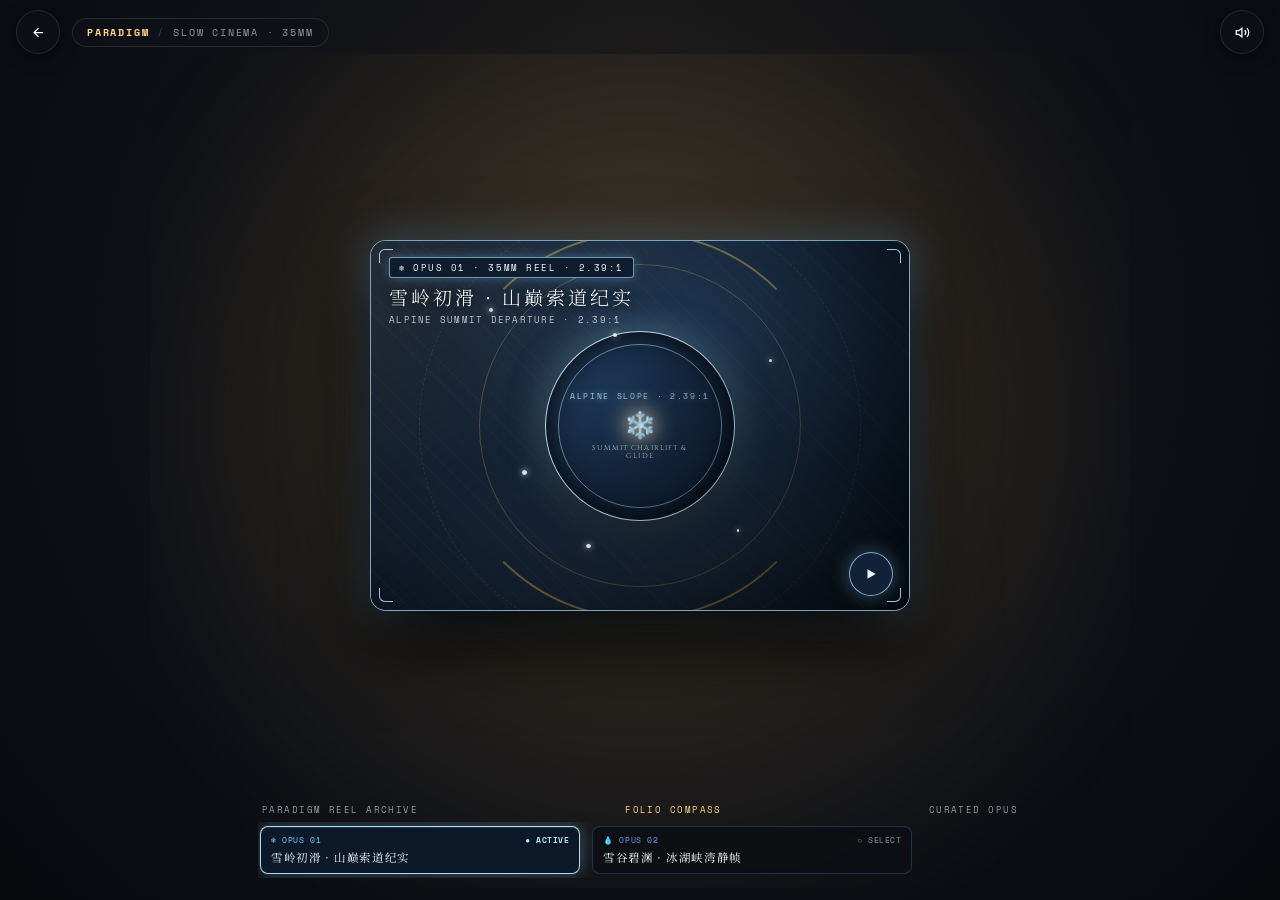
==== commit d49da8cc: "deploy: release Momus-audited Chrono-Lens curated gallery & AES-256-GCM vault (2026-11-16 23:10:34)" ====
--- a/cinema.html
+++ b/cinema.html
@@ -39,8 +39,8 @@
       --optic-obsidian-border: rgba(255, 255, 255, 0.10);
       --optic-obsidian-border-gold: rgba(212, 175, 55, 0.38);
       --optic-obsidian-text: #ffffff;
-      --optic-obsidian-text-sub: rgba(255, 255, 255, 0.70);
-      --optic-obsidian-text-muted: rgba(255, 255, 255, 0.38);
+      --optic-obsidian-text-sub: rgba(255, 255, 255, 0.80);
+      --optic-obsidian-text-muted: rgba(255, 255, 255, 0.56);
 
       /* 2. 电影胶卷与环境溢光令牌 */
       --optic-cinema-gold: #d4af37;
@@ -64,11 +64,21 @@
       --safe-right: env(safe-area-inset-right, 0px);
     }
 
-    * {
+    *, *::before, *::after {
       box-sizing: border-box;
       margin: 0;
       padding: 0;
       -webkit-tap-highlight-color: transparent;
+      transition-property: none;
+    }
+
+    h1, h2, h3 {
+      text-wrap: balance;
+    }
+
+    p {
+      text-wrap: pretty;
+      line-break: strict;
     }
 
     *:focus {
@@ -218,7 +228,7 @@
       color: var(--optic-obsidian-text);
       cursor: pointer;
       text-decoration: none;
-      transition: all 0.35s var(--optic-ease-cinematic);
+      transition: transform 0.35s var(--optic-ease-cinematic), border-color 0.35s ease, color 0.35s ease, box-shadow 0.35s ease;
       position: relative;
       flex-shrink: 0;
       touch-action: manipulation;
@@ -248,6 +258,7 @@
       border: 1px solid var(--optic-obsidian-border);
       white-space: nowrap;
       text-transform: uppercase;
+      font-variant-numeric: tabular-nums;
     }
 
     .pill-accent {
@@ -455,7 +466,7 @@
       justify-content: center;
       padding: 12px;
       z-index: 2;
-      transition: all 0.5s var(--optic-ease-cinematic);
+      transition: transform 0.5s var(--optic-ease-cinematic), border-color 0.5s ease, box-shadow 0.5s ease;
     }
     .opus-folio-cassette:hover .philosophy-seal-disc {
       border-color: rgba(212, 175, 55, 0.95);
@@ -692,6 +703,7 @@
       letter-spacing: 0.18em;
       color: var(--optic-cinema-gold-bright);
       width: fit-content;
+      font-variant-numeric: tabular-nums;
     }
     .seal-title {
       font-size: clamp(15px, 2.4vw, 19px);
@@ -704,29 +716,31 @@
     .seal-subtitle {
       font-family: var(--font-mono);
       font-size: 9px;
-      color: rgba(255, 255, 255, 0.6);
+      color: rgba(255, 255, 255, 0.72);
       letter-spacing: 0.14em;
-    }
-
-    /* 盘匣右下角：极简启幕徽记 */
+      font-variant-numeric: tabular-nums;
+    }
+
+    /* 盘匣右下角：纯图符启幕微钮印章 (Icon-Only >= 44x44px) */
     .cassette-center-action {
       position: absolute;
-      bottom: 16px;
-      right: 18px;
-      display: flex;
-      align-items: center;
-      gap: 8px;
-      padding: 6px 14px;
-      border-radius: 999px;
-      background: rgba(10, 13, 20, 0.78);
+      bottom: 14px;
+      right: 16px;
+      width: 44px;
+      height: 44px;
+      min-width: 44px;
+      min-height: 44px;
+      padding: 0;
+      display: flex;
+      align-items: center;
+      justify-content: center;
+      border-radius: 50%;
+      background: rgba(10, 13, 20, 0.82);
       backdrop-filter: blur(14px);
-      border: 1px solid rgba(212, 175, 55, 0.45);
+      border: 1px solid rgba(212, 175, 55, 0.5);
       color: var(--optic-cinema-gold-bright);
-      font-family: var(--font-mono);
-      font-size: 9.5px;
-      letter-spacing: 0.16em;
       z-index: 4;
-      transition: all 0.35s ease;
+      transition: transform 0.35s var(--optic-ease-cinematic), background-color 0.35s ease, border-color 0.35s ease, box-shadow 0.35s ease;
       box-shadow: 0 4px 16px rgba(0,0,0,0.6);
     }
     .opus-folio-cassette:hover .cassette-center-action {
@@ -777,12 +791,13 @@
       border-radius: 8px;
       padding: 7px 10px;
       cursor: pointer;
-      transition: all 0.35s ease;
+      transition: transform 0.35s var(--optic-ease-cinematic), border-color 0.35s ease, background-color 0.35s ease, box-shadow 0.35s ease;
       display: flex;
       flex-direction: column;
       gap: 4px;
       box-sizing: border-box;
       min-height: 44px;
+      font-variant-numeric: tabular-nums;
     }
     .compass-opus-card:hover {
       transform: translateY(-2px);
@@ -940,17 +955,19 @@
       margin-top: 5px;
     }
 
-    /* 连续胶卷轨道 (无缝横向滑动，隐藏原生滚动槽) */
+    /* 连续胶卷轨道 (无缝横向滑动，边缘光学微渐隐遮罩) */
     .film-cells-strip {
       display: flex;
       align-items: center;
       gap: 14px;
       overflow-x: auto;
       scroll-behavior: smooth;
-      padding: 4px 4px;
+      padding: 4px 12px;
       scrollbar-width: none;
       -webkit-overflow-scrolling: touch;
       overscroll-behavior-x: contain;
+      -webkit-mask-image: linear-gradient(90deg, transparent 0, #000 14px, #000 calc(100% - 22px), transparent 100%);
+      mask-image: linear-gradient(90deg, transparent 0, #000 14px, #000 calc(100% - 22px), transparent 100%);
     }
 
     .film-cells-strip::-webkit-scrollbar {
@@ -967,9 +984,10 @@
       border: 1px solid rgba(255, 255, 255, 0.14);
       box-shadow: 0 4px 14px rgba(0, 0, 0, 0.6);
       cursor: pointer;
-      transition: all 0.35s var(--optic-ease-cinematic);
+      transition: transform 0.35s var(--optic-ease-cinematic), border-color 0.35s ease, background-color 0.35s ease, box-shadow 0.35s ease;
       position: relative;
       touch-action: manipulation;
+      font-variant-numeric: tabular-nums;
     }
 
     .film-strip-cell:hover {
@@ -1009,6 +1027,9 @@
       overflow: hidden;
       background: #08090d;
       position: relative;
+    }
+    .strip-cell-thumb.thumb-inverted {
+      transform: rotate(180deg);
     }
 
     .strip-cell-thumb img {
@@ -1145,7 +1166,16 @@
       z-index: 5;
     }
 
-    /* 切片真实母版展现 (依托真实摄影原片，带有微呼吸运镜) */
+    /* 切片传感器水平归正包裹层与真实母版展现 */
+    .screen-art-orienter {
+      position: absolute;
+      inset: 0;
+      width: 100%;
+      height: 100%;
+    }
+    .screen-art-orienter.is-inverted {
+      transform: rotate(180deg);
+    }
     .screen-base-art {
       position: absolute;
       inset: 0;
@@ -1179,6 +1209,7 @@
       padding: 3px 8px;
       border-radius: 3px;
       border: 0.5px solid rgba(212, 175, 55, 0.38);
+      font-variant-numeric: tabular-nums;
     }
 
     /* 展台左下角：专属动作动量微标 */
@@ -1220,17 +1251,19 @@
     }
 
     .timeline-progress {
-      width: 0%;
+      width: 100%;
       height: 100%;
       background: linear-gradient(90deg, rgba(212, 175, 55, 0.2) 0%, var(--optic-cinema-gold) 85%, var(--optic-cinema-gold-bright) 100%);
       box-shadow: 0 0 10px var(--optic-cinema-gold-bright);
-      transition: width 0.1s linear;
+      transform-origin: left center;
+      transform: scaleX(0);
+      transition: transform 0.1s linear;
     }
 
     /* 放映暗箱下方信息条 */
     .screen-caption-bar {
       width: 100%;
-      margin-top: 6px;
+      margin-top: 8px;
       display: flex;
       align-items: center;
       justify-content: space-between;
@@ -1240,6 +1273,8 @@
     .screen-caption-left {
       display: flex;
       align-items: baseline;
+      justify-content: space-between;
+      width: 100%;
       gap: 10px;
     }
 
@@ -1255,6 +1290,7 @@
       font-size: 10px;
       color: var(--optic-obsidian-text-muted);
       letter-spacing: 0.12em;
+      font-variant-numeric: tabular-nums;
     }
 
     /* 极简幽灵微晶返回键 (自解释无文字，热区刚性 >= 44x44px) */
@@ -1272,7 +1308,7 @@
       align-items: center;
       justify-content: center;
       cursor: pointer;
-      transition: all 0.3s ease;
+      transition: transform 0.3s var(--optic-ease-cinematic), border-color 0.3s ease, box-shadow 0.3s ease;
       touch-action: manipulation;
     }
 
@@ -1296,12 +1332,12 @@
       height: 44px;
       background: transparent;
       border: none;
-      color: rgba(255, 255, 255, 0.45);
+      color: rgba(255, 255, 255, 0.56);
       cursor: pointer;
       display: inline-flex;
       align-items: center;
       justify-content: center;
-      transition: all 0.3s ease;
+      transition: transform 0.3s var(--optic-ease-cinematic), color 0.3s ease;
       touch-action: manipulation;
     }
 
@@ -1310,7 +1346,7 @@
       transform: scale(1.15);
     }
 
-    /* 移动端细致排版适配 (消灭全部 25 项微瑕疵) */
+    /* 移动端细致排版适配 */
     @media (max-width: 768px) {
       .film-console-master {
         padding: calc(var(--safe-top) + 6px) max(16px, var(--safe-right)) max(18px, calc(var(--safe-bottom) + 10px)) max(16px, var(--safe-left));
@@ -1324,18 +1360,29 @@
       }
       .opus-folio-cassette {
         max-width: 100%;
-        max-height: 42vh;
-        max-height: 42dvh;
+        aspect-ratio: unset;
+        height: min(350px, 48dvh);
+        max-height: 48dvh;
+      }
+      .cassette-seal-plate {
+        top: 14px;
+        left: 16px;
+        right: 16px;
+      }
+      .philosophy-seal-disc {
+        width: 132px;
+        height: 132px;
+        margin-top: 44px;
       }
       .domain-folio-compass {
         padding: 0 2px;
       }
       .compass-opus-card {
-        min-width: 170px;
+        min-width: 0;
         padding: 8px 10px;
       }
       .compass-card-title {
-        font-size: 12px;
+        font-size: 11.5px;
       }
       .film-strip-cell {
         width: 118px;
@@ -1354,6 +1401,14 @@
         font-size: 9px;
         padding: 4px 10px;
         gap: 6px;
+      }
+    }
+
+    @media (prefers-reduced-motion: reduce) {
+      *, *::before, *::after {
+        animation-duration: 0.01ms !important;
+        animation-iteration-count: 1 !important;
+        transition-duration: 0.15s !important;
       }
     }
   </style>
@@ -1450,17 +1505,16 @@
           
           <!-- 典藏金属金印铭牌 -->
           <div class="cassette-seal-plate">
-            <span class="seal-pill" id="folioCodeBadge">❄️ OPUS 01 · 35MM REEL · 120 FPS</span>
-            <h1 class="seal-title" id="folioTitleZh">粉雪之境 · 高山微影典藏</h1>
-            <span class="seal-subtitle" id="folioTitleEn">ALPINE POWDER SNOW DYNAMICS · 2.39:1</span>
+            <span class="seal-pill" id="folioCodeBadge">❄️ OPUS 01 · 35MM REEL · 2.39:1</span>
+            <h1 class="seal-title" id="folioTitleZh">雪岭初滑 · 山巅索道纪实</h1>
+            <span class="seal-subtitle" id="folioTitleEn">ALPINE SUMMIT DEPARTURE · 2.39:1</span>
           </div>
 
-          <!-- 启幕微钮印章 -->
-          <div class="cassette-center-action" id="folioCenterAction">
-            <svg width="12" height="12" viewBox="0 0 24 24" fill="currentColor">
-              <polygon points="5 3 19 12 5 21 5 3"></polygon>
+          <!-- 纯图符启幕微钮印章 (Icon-Only >= 44x44px) -->
+          <div class="cassette-center-action" id="folioCenterAction" aria-hidden="true">
+            <svg width="14" height="14" viewBox="0 0 24 24" fill="currentColor">
+              <polygon points="6 4 20 12 6 20 6 4"></polygon>
             </svg>
-            <span>ENTER CHAMBER</span>
           </div>
         </div>
       </div>
@@ -1475,24 +1529,24 @@
 
         <div class="compass-reel-track">
           <!-- OPUS 01 已就绪具象设计卡片 -->
-          <div class="compass-opus-card is-active" id="cardOpus01" role="button" tabindex="0" aria-label="选择 OPUS 01 粉雪之境">
+          <div class="compass-opus-card is-active" id="cardOpus01" role="button" tabindex="0" aria-label="选择 OPUS 01 雪岭初滑">
             <div class="compass-card-header">
               <span class="compass-card-code">❄️ OPUS 01</span>
               <span class="compass-card-status" id="statusOpus01">● ACTIVE</span>
             </div>
             <div class="compass-card-body">
-              <span class="compass-card-title">粉雪之境 · 高山微影典藏</span>
+              <span class="compass-card-title">雪岭初滑 · 山巅索道纪实</span>
             </div>
           </div>
 
           <!-- OPUS 02 补充完整已就绪卡片 -->
-          <div class="compass-opus-card" id="cardOpus02" role="button" tabindex="0" aria-label="选择 OPUS 02 深蓝涌动">
+          <div class="compass-opus-card" id="cardOpus02" role="button" tabindex="0" aria-label="选择 OPUS 02 雪谷碧渊">
             <div class="compass-card-header">
-              <span class="compass-card-code">🌊 OPUS 02</span>
+              <span class="compass-card-code">💧 OPUS 02</span>
               <span class="compass-card-status" id="statusOpus02">○ SELECT</span>
             </div>
             <div class="compass-card-body">
-              <span class="compass-card-title">深蓝涌动 · 巨浪微晶</span>
+              <span class="compass-card-title">雪谷碧渊 · 冰湖峡湾静帧</span>
             </div>
           </div>
         </div>
@@ -1518,8 +1572,10 @@
             </svg>
           </div>
 
-          <!-- 真实切片母版呈现 (纯真实摄影装裱，带有微呼吸运镜) -->
-          <img src="" alt="" class="screen-base-art" id="screenBaseArt" />
+          <!-- 真实切片母版呈现 (传感器水平归正 + 纯真实摄影装裱微呼吸运镜) -->
+          <div class="screen-art-orienter" id="screenArtOrienter">
+            <img src="" alt="" class="screen-base-art" id="screenBaseArt" />
+          </div>
 
           <!-- 展台右上角：120 FPS 纯金封签 -->
           <div class="screen-badge-top-right">
@@ -1546,11 +1602,6 @@
             <h2 class="screen-caption-title" id="screenCutTitle">刃切破雪滑行</h2>
             <span class="screen-caption-meta" id="screenCutMeta">120FPS REEL</span>
           </div>
-          <button class="ghost-back-btn" id="btnBackToConsole" title="退回看片台" aria-label="退回看片台">
-            <svg width="14" height="14" viewBox="0 0 24 24" fill="none" stroke="currentColor" stroke-width="2">
-              <path d="M15 18l-6-6 6-6" />
-            </svg>
-          </button>
         </div>
       </div>
 
@@ -1616,118 +1667,100 @@
         {
           designId: "opus_03_01_alpine_snow",
           code: "OPUS 01",
-          titleZh: "粉雪之境 · 高山微影典藏",
-          shortTitle: "粉雪之境",
-          titleEn: "Alpine Powder Snow Dynamics",
-          badgeText: "❄️ OPUS 01 · 35MM REEL · 120 FPS",
+          titleZh: "雪岭初滑 · 山巅索道纪实",
+          shortTitle: "雪岭初滑",
+          titleEn: "Alpine Summit Departure",
+          badgeText: "❄️ OPUS 01 · 35MM REEL · 2.39:1",
           apparatus: "35mm_anamorphic_lightbox_console",
           aspectRatio: "2.39:1",
           themeStyle: "theme-snow",
+          invertedSensor: false,
           haloColor: "rgba(220, 175, 110, 0.20)",
-          coverArt: "./assets/artworks/cover_ski_powder_spray.jpg",
-          formula: "POWDER SNOW · 120 FPS",
+          coverArt: "./assets/artworks/cover-03-cinema-ripple.svg",
+          formula: "ALPINE SLOPE · 2.39:1",
           sigils: "❄️ ✦ ❖ ✧",
-          motto: "SUB-ZERO POWDER DYNAMICS",
+          motto: "SUMMIT CHAIRLIFT & GLIDE",
           cutsCount: 4,
           cuts: [
             {
-              cutId: "alpine_cut_01_gear",
+              cutId: "cut_ski_01_glide",
               expNo: "EXP 01-1",
               phase: "prologue",
-              symbol: "✨",
-              titleZh: "序曲 · 临场与整装",
-              subtitleZh: "雪板与镀膜雪镜超微距光影，镜面映出巍峨雪峰与晨曦微晶闪烁",
-              previewArt: "./data/media/alpine_cut_01_gear.jpg",
-              fps: 120
-            },
-            {
-              cutId: "alpine_cut_02_summit",
-              expNo: "EXP 01-2",
-              phase: "ascent",
-              symbol: "🍃",
-              titleZh: "升空 · 索道与雾凇",
-              subtitleZh: "高山雪峰与翻涌云海，晨曦透过雾凇针叶林洒下神圣丁达尔光束",
-              previewArt: "./data/media/alpine_cut_02_summit.jpg",
+              symbol: "❄️",
+              titleZh: "序曲 · 山巅起滑",
+              subtitleZh: "漫天风雪的高山索道站台旁，单板滑手踏雪切入雾凇坡道",
+              previewArt: "./data/media/cut_ski_01_glide.jpg",
               fps: 60
             },
             {
-              cutId: "alpine_cut_03_carve",
+              cutId: "cut_ski_02_carve",
+              expNo: "EXP 01-2",
+              phase: "ascent",
+              symbol: "✨",
+              titleZh: "推进 · 重心压刃",
+              subtitleZh: "滑手顺坡压刃平稳滑降，后方同伴相继切入开阔白雪滑道",
+              previewArt: "./data/media/cut_ski_02_carve.jpg",
+              fps: 60
+            },
+            {
+              cutId: "cut_ski_03_station",
               expNo: "EXP 01-3",
               phase: "climax",
-              symbol: "💧",
-              titleZh: "高潮 · 极速破雪立刃",
-              subtitleZh: "单板极速立刃破雪，高压激扬的钻石微晶粉雪巨浪在阳光下爆散",
-              previewArt: "./data/media/alpine_cut_03_carve.jpg",
-              fps: 120
+              symbol: "🍃",
+              titleZh: "驻望 · 云端吊椅",
+              subtitleZh: "空中索道吊椅穿过雪雾，雪杖轻点坡顶静候出发时刻",
+              previewArt: "./data/media/cut_ski_03_station.jpg",
+              fps: 60
             },
             {
-              cutId: "alpine_cut_04_sunset",
+              cutId: "cut_ski_04_peak",
               expNo: "EXP 01-4",
               phase: "epilogue",
               symbol: "❄️",
-              titleZh: "回甘 · 逆光微尘",
-              subtitleZh: "夕阳余晖下穿行深粉雪，金黄雪雾如星尘般在暮色微风中徐徐弥散",
-              previewArt: "./data/media/alpine_cut_04_sunset.jpg",
-              fps: 120
+              titleZh: "远山 · 雾凇林线",
+              subtitleZh: "山脊雾凇白桦隐入铅灰雪云，留存冬日高山冷冽空气质感",
+              previewArt: "./data/media/cut_ski_04_peak.jpg",
+              fps: 60
             }
           ]
         },
         {
-          designId: "opus_03_02_deep_marine",
+          designId: "opus_03_02_alpine_fjord",
           code: "OPUS 02",
-          titleZh: "深蓝涌动 · 巨浪微晶",
-          shortTitle: "深蓝涌动",
-          titleEn: "Deep Marine Dynamics",
-          badgeText: "🌊 OPUS 02 · 35MM REEL · 120 FPS",
+          titleZh: "雪谷碧渊 · 冰湖峡湾静帧",
+          shortTitle: "雪谷碧渊",
+          titleEn: "Alpine Birch Canyon & Emerald Cove",
+          badgeText: "💧 OPUS 02 · 35MM REEL · 2.39:1",
           apparatus: "35mm_anamorphic_lightbox_console",
           aspectRatio: "2.39:1",
           themeStyle: "theme-marine",
+          invertedSensor: false,
           haloColor: "rgba(35, 95, 160, 0.22)",
-          coverArt: "./assets/artworks/cover_deep_marine_surge.jpg",
-          formula: "OCEAN SURGE · 120 FPS",
-          sigils: "🌊 💎 🌀 ✨",
-          motto: "FJORD & SWELL DYNAMICS",
-          cutsCount: 4,
+          coverArt: "./assets/artworks/cover-03-cinema-ripple.svg",
+          formula: "ALPINE COVE · 2.39:1",
+          sigils: "💧 💎 ❄️ ✨",
+          motto: "SNOW BIRCH & EMERALD FJORD",
+          cutsCount: 2,
           cuts: [
             {
-              cutId: "marine_cut_01_mirror",
+              cutId: "fjord_cut_02_ridge",
               expNo: "EXP 02-1",
               phase: "prologue",
-              symbol: "🌊",
-              titleZh: "序曲 · 碧水镜天",
-              subtitleZh: "高山峡湾深蓝如翡翠，湖面泛起钻石微澜与天光云影",
-              previewArt: "./data/media/marine_cut_01_mirror.jpg",
-              fps: 120
-            },
-            {
-              cutId: "marine_cut_02_shore",
-              expNo: "EXP 02-2",
-              phase: "ascent",
-              symbol: "💎",
-              titleZh: "澄澈 · 岸线微晶",
-              subtitleZh: "雪线与碧波交界处，冰裂水冠与翡翠色水流徐徐涌动",
-              previewArt: "./data/media/marine_cut_02_shore.jpg",
+              symbol: "💧",
+              titleZh: "序曲 · 雪谷碧渊",
+              subtitleZh: "覆雪白桦山脊如水墨层叠，静谧环抱高山深谷中的翡翠湖湾",
+              previewArt: "./data/media/fjord_cut_02_ridge.jpg",
               fps: 60
             },
             {
-              cutId: "marine_cut_03_surge",
-              expNo: "EXP 02-3",
-              phase: "climax",
-              symbol: "🌀",
-              titleZh: "高潮 · 巨浪微晶",
-              subtitleZh: "群山环抱间水浪破空爆散，高压水雾在晨光中化为透亮微晶",
-              previewArt: "./data/media/marine_cut_03_surge.jpg",
-              fps: 120
-            },
-            {
-              cutId: "marine_cut_04_glow",
-              expNo: "EXP 02-4",
+              cutId: "fjord_cut_01_cove",
+              expNo: "EXP 02-2",
               phase: "epilogue",
               symbol: "✨",
-              titleZh: "回甘 · 暮色余波",
-              subtitleZh: "斜阳洒满深蓝湖面，金波随山风层层推涌至视界尽头",
-              previewArt: "./data/media/marine_cut_04_glow.jpg",
-              fps: 120
+              titleZh: "凝望 · 银桦水岸",
+              subtitleZh: "冬日斜阳勾勒细密林木肌理，雪线尽头与清冽碧水温柔相接",
+              previewArt: "./data/media/fjord_cut_01_cove.jpg",
+              fps: 60
             }
           ]
         }
@@ -1768,6 +1801,7 @@
     // Level 2: 具象设计放映暗室元素
     const screeningHalo = document.getElementById("screeningHalo");
     const cinemaScreenCard = document.getElementById("cinemaScreenCard");
+    const screenArtOrienter = document.getElementById("screenArtOrienter");
     const screenBaseArt = document.getElementById("screenBaseArt");
     const screenExpBadge = document.getElementById("screenExpBadge");
     const motionSubjectIcon = document.getElementById("motionSubjectIcon");
@@ -1934,7 +1968,7 @@
       currentLevel = 2;
       currentCutIdx = cutIdx;
       loopProgress = 0;
-      if (timelineProgress) timelineProgress.style.width = "0%";
+      if (timelineProgress) timelineProgress.style.transform = "scaleX(0)";
       renderLevel();
       startLoopTimer();
     }
@@ -1986,6 +2020,9 @@
         }
 
         // 更新暗箱切片
+        if (screenArtOrienter) {
+          screenArtOrienter.classList.toggle("is-inverted", !!opus.invertedSensor);
+        }
         if (screenBaseArt) {
           screenBaseArt.style.opacity = "0.2";
           setTimeout(() => {
@@ -2023,7 +2060,7 @@
             <span>${cut.expNo}</span>
             <span style="color: var(--optic-cinema-gold);">${cut.symbol} ${cut.fps}F</span>
           </div>
-          <div class="strip-cell-thumb">
+          <div class="strip-cell-thumb ${opus.invertedSensor ? 'thumb-inverted' : ''}">
             <img src="${cut.previewArt}" alt="${cut.titleZh}" loading="lazy" />
           </div>
           <div class="strip-cell-footer">
@@ -2055,7 +2092,7 @@
         if (loopProgress >= 100) {
           loopProgress = 0;
         }
-        if (timelineProgress) timelineProgress.style.width = `${loopProgress}%`;
+        if (timelineProgress) timelineProgress.style.transform = `scaleX(${(loopProgress / 100).toFixed(4)})`;
       }, 100);
     }
 
